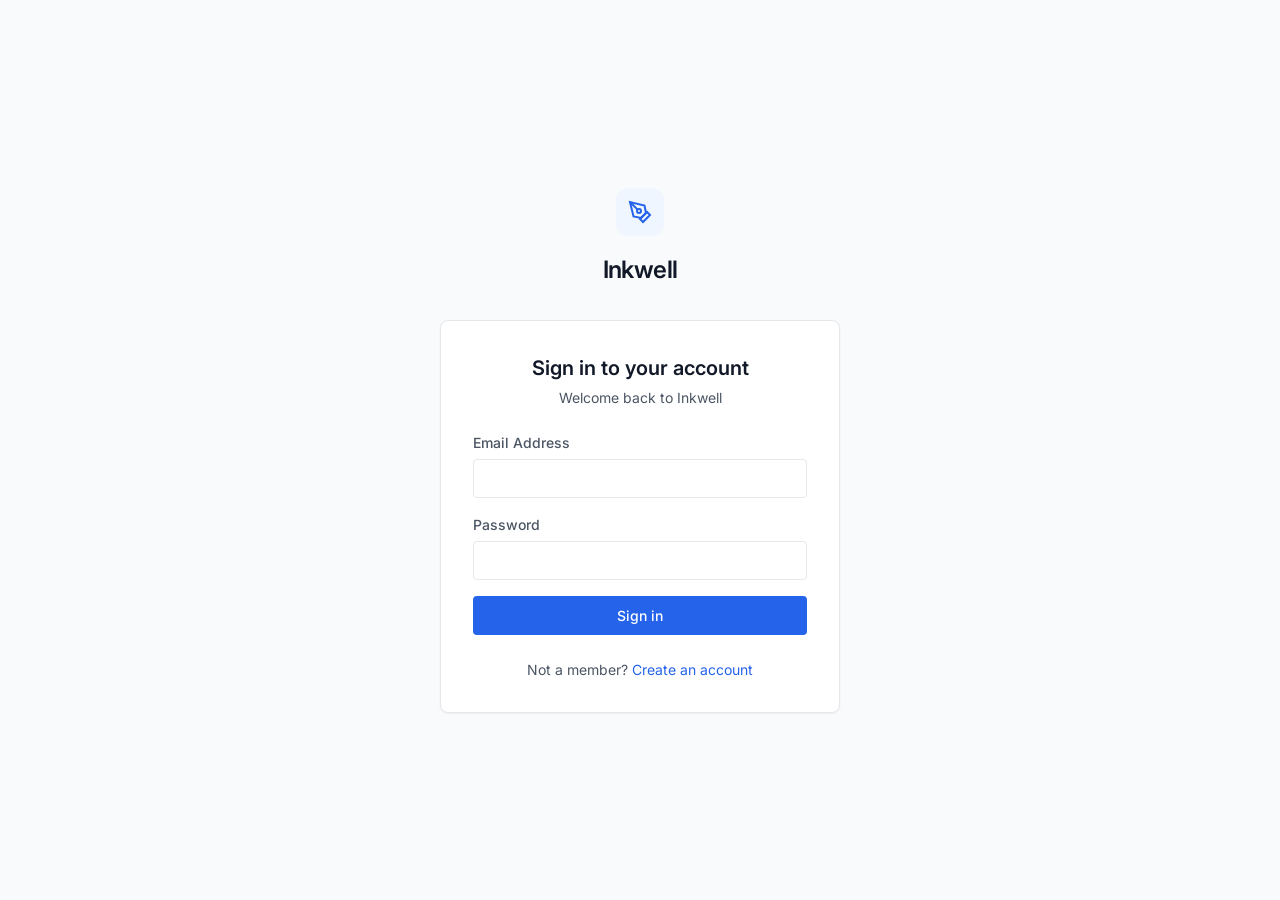
==== frontend/index.html @ 3d40b7d9 "Added Role based access control" ====
<!DOCTYPE html>
<html lang="en">

<head>
    <meta charset="UTF-8">
    <meta name="viewport" content="width=device-width, initial-scale=1.0">
    <title>Inkwell — Professional Mini Blog</title>
    <link href="https://fonts.googleapis.com/css2?family=Inter:wght@400;500;600;700&display=swap" rel="stylesheet">
    <link rel="stylesheet" href="styles.css">
</head>

<body>

    <!-- ============ TOAST NOTIFICATION ============ -->
    <div id="toast-container"></div>

    <!-- ============ AUTH SCREENS ============ -->
    <div id="auth-screen" class="screen active">
        <div class="auth-wrapper">
            <div class="auth-brand">
                <div class="brand-icon">
                    <svg width="24" height="24" viewBox="0 0 24 24" fill="none" stroke="currentColor" stroke-width="2">
                        <path d="M12 19l7-7 3 3-7 7-3-3z" />
                        <path d="M18 13l-1.5-7.5L2 2l3.5 14.5L13 18l5-5z" />
                        <path d="M2 2l7.586 7.586" />
                        <circle cx="11" cy="11" r="2" />
                    </svg>
                </div>
                <h1 class="brand-name">Inkwell</h1>
            </div>

            <!-- LOGIN FORM -->
            <div id="login-card" class="auth-card">
                <div class="auth-card-header">
                    <h2>Sign in to your account</h2>
                    <p>Welcome back to Inkwell</p>
                </div>
                <form id="login-form" autocomplete="off">
                    <div class="input-group">
                        <label for="login-email">Email Address</label>
                        <input type="email" id="login-email" required>
                    </div>
                    <div class="input-group">
                        <label for="login-password">Password</label>
                        <input type="password" id="login-password" required>
                    </div>
                    <button type="submit" id="login-btn" class="btn btn-primary btn-full">
                        <span class="btn-text">Sign in</span>
                        <span class="btn-loader"></span>
                    </button>
                </form>
                <div class="auth-switch">
                    Not a member? <a href="#" id="show-register">Create an account</a>
                </div>
            </div>

            <!-- REGISTER FORM -->
            <div id="register-card" class="auth-card hidden">
                <div class="auth-card-header">
                    <h2>Create your account</h2>
                    <p>Start publishing your stories</p>
                </div>
                <form id="register-form" autocomplete="off">
                    <div class="input-group">
                        <label for="register-email">Email Address</label>
                        <input type="email" id="register-email" required>
                    </div>
                    <div class="input-group">
                        <label for="register-password">Password</label>
                        <input type="password" id="register-password" required minlength="6">
                    </div>
                    <div class="input-group">
                        <label for="register-confirm">Confirm Password</label>
                        <input type="password" id="register-confirm" required minlength="6">
                    </div>
                    <button type="submit" id="register-btn" class="btn btn-primary btn-full">
                        <span class="btn-text">Create account</span>
                        <span class="btn-loader"></span>
                    </button>
                </form>
                <div class="auth-switch">
                    Already have an account? <a href="#" id="show-login">Sign in</a>
                </div>
            </div>
        </div>
    </div>

    <!-- ============ MAIN APP ============ -->
    <div id="app-screen" class="screen">

        <!-- TOP NAV -->
        <nav id="main-nav">
            <div class="nav-inner">
                <div class="nav-brand">
                    <svg width="20" height="20" viewBox="0 0 24 24" fill="none" stroke="currentColor" stroke-width="2">
                        <path d="M12 19l7-7 3 3-7 7-3-3z" />
                        <path d="M18 13l-1.5-7.5L2 2l3.5 14.5L13 18l5-5z" />
                        <path d="M2 2l7.586 7.586" />
                        <circle cx="11" cy="11" r="2" />
                    </svg>
                    Inkwell
                </div>
                <div class="nav-tabs">
                    <button class="nav-tab active" data-tab="feed" id="nav-feed-btn">All Posts</button>
                    <button class="nav-tab" data-tab="my-posts" id="nav-myposts-btn">My Posts</button>
                    <button class="nav-tab" data-tab="users" id="nav-users-btn">Community</button>
                    <button class="nav-tab hidden" data-tab="admin" id="nav-admin-btn">Admin Panel</button>
                </div>
                <div class="nav-actions">
                    <button id="new-post-btn" class="btn btn-primary">
                        New Post
                    </button>
                    <button id="delete-account-btn" class="btn btn-danger" style="background: transparent; color: var(--danger); border-color: var(--danger);" title="Delete My Account">
                        Delete Account
                    </button>
                    <button id="logout-btn" class="btn btn-secondary" title="Sign out">
                        Sign out
                    </button>
                </div>
            </div>
        </nav>

        <!-- CONTENT AREA -->
        <main id="content-area">

            <!-- FEED TAB -->
            <section id="feed-tab" class="tab-content active">
                <div class="section-header">
                    <h2 class="section-title">Latest Stories</h2>
                </div>
                <div id="feed-posts" class="posts-grid"></div>
                <div id="feed-empty" class="empty-state hidden">
                    <svg viewBox="0 0 24 24" fill="none" stroke="currentColor" stroke-width="2">
                        <path d="M4 19.5A2.5 2.5 0 0 1 6.5 17H20" />
                        <path d="M6.5 2H20v20H6.5A2.5 2.5 0 0 1 4 19.5v-15A2.5 2.5 0 0 1 6.5 2z" />
                    </svg>
                    <h3>No stories published yet</h3>
                    <p>Be the first to share something with the community.</p>
                </div>
            </section>

            <!-- MY POSTS TAB -->
            <section id="my-posts-tab" class="tab-content">
                <div class="section-header">
                    <h2 class="section-title">My Published Stories</h2>
                </div>
                <div id="my-posts-list" class="posts-grid"></div>
                <div id="my-posts-empty" class="empty-state hidden">
                    <svg viewBox="0 0 24 24" fill="none" stroke="currentColor" stroke-width="2">
                        <path d="M11 4H4a2 2 0 0 0-2 2v14a2 2 0 0 0 2 2h14a2 2 0 0 0 2-2v-7" />
                        <path d="M18.5 2.5a2.121 2.121 0 0 1 3 3L12 15l-4 1 1-4 9.5-9.5z" />
                    </svg>
                    <h3>You haven't written any stories</h3>
                    <p>Click "New Post" to get started.</p>
                </div>
            </section>

            <!-- USERS TAB -->
            <section id="users-tab" class="tab-content">
                <div class="section-header">
                    <h2 class="section-title">Community Members</h2>
                </div>
                <div id="users-list" class="users-grid"></div>
                <div id="users-empty" class="empty-state hidden">
                    <svg viewBox="0 0 24 24" fill="none" stroke="currentColor" stroke-width="2">
                        <path d="M17 21v-2a4 4 0 0 0-4-4H5a4 4 0 0 0-4 4v2" />
                        <circle cx="9" cy="7" r="4" />
                        <path d="M23 21v-2a4 4 0 0 0-3-3.87" />
                        <path d="M16 3.13a4 4 0 0 1 0 7.75" />
                    </svg>
                    <h3>No other members found</h3>
                    <p>Invite people to join Inkwell.</p>
                </div>
            </section>

            <!-- ADMIN TAB -->
            <section id="admin-tab" class="tab-content">
                <div class="section-header">
                    <h2 class="section-title">System Administration</h2>
                </div>
                
                <!-- Stat Cards -->
                <div class="admin-stats-grid">
                    <div class="stat-card">
                        <div class="stat-icon" style="background: var(--primary-light); color: var(--primary);">
                            <svg width="24" height="24" viewBox="0 0 24 24" fill="none" stroke="currentColor" stroke-width="2">
                                <path d="M17 21v-2a4 4 0 0 0-4-4H5a4 4 0 0 0-4 4v2" />
                                <circle cx="9" cy="7" r="4" />
                            </svg>
                        </div>
                        <div class="stat-info">
                            <span class="stat-label">Total Registered Users</span>
                            <span class="stat-value" id="admin-stat-users">0</span>
                        </div>
                    </div>
                    <div class="stat-card">
                        <div class="stat-icon" style="background: #ecfdf5; color: var(--success);">
                            <svg width="24" height="24" viewBox="0 0 24 24" fill="none" stroke="currentColor" stroke-width="2">
                                <path d="M14 2H6a2 2 0 0 0-2 2v16a2 2 0 0 0 2 2h12a2 2 0 0 0 2-2V8z" />
                                <polyline points="14 2 14 8 20 8" />
                                <line x1="16" y1="13" x2="8" y2="13" />
                                <line x1="16" y1="17" x2="8" y2="17" />
                                <polyline points="10 9 9 9 8 9" />
                            </svg>
                        </div>
                        <div class="stat-info">
                            <span class="stat-label">Total Stories Published</span>
                            <span class="stat-value" id="admin-stat-posts">0</span>
                        </div>
                    </div>
                </div>

                <!-- User Management Table -->
                <div class="admin-table-container">
                    <div class="table-header">
                        <h3>User Accounts</h3>
                    </div>
                    <div class="table-responsive">
                        <table class="admin-table">
                            <thead>
                                <tr>
                                    <th>ID</th>
                                    <th>Name</th>
                                    <th>Email</th>
                                    <th>Role</th>
                                    <th>Actions</th>
                                </tr>
                            </thead>
                            <tbody id="admin-users-table-body">
                                <!-- Dynamic rows populated via JS -->
                            </tbody>
                        </table>
                    </div>
                </div>
            </section>
        </main>
    </div>

    <!-- ============ MODALS ============ -->

    <!-- NEW/EDIT POST MODAL -->
    <div id="post-modal" class="modal-overlay hidden">
        <div class="modal">
            <div class="modal-header">
                <h2 id="post-modal-title">Create New Story</h2>
                <button class="modal-close" id="close-post-modal">&times;</button>
            </div>
            <form id="post-form">
                <div class="modal-body">
                    <div class="input-group">
                        <label for="post-title">Title</label>
                        <input type="text" id="post-title" required maxlength="100">
                        <span class="char-count"><span id="title-count">0</span>/100</span>
                    </div>
                    <div class="input-group">
                        <label for="post-content">Content</label>
                        <textarea id="post-content" required rows="8"></textarea>
                    </div>
                    <input type="hidden" id="edit-post-id">
                </div>
                <div class="modal-footer">
                    <button type="button" class="btn btn-secondary" id="cancel-post-btn">Cancel</button>
                    <button type="submit" id="submit-post-btn" class="btn btn-primary">
                        <span class="btn-text">Publish</span>
                        <span class="btn-loader"></span>
                    </button>
                </div>
            </form>
        </div>
    </div>

    <!-- DELETE CONFIRM MODAL -->
    <div id="delete-modal" class="modal-overlay hidden">
        <div class="modal modal-sm">
            <div class="modal-header">
                <h2>Delete Post</h2>
                <button class="modal-close" id="close-delete-modal">&times;</button>
            </div>
            <div class="modal-body">
                <p>Are you sure you want to delete this post? This action cannot be undone.</p>
            </div>
            <div class="modal-footer">
                <button class="btn btn-secondary" id="cancel-delete-btn">Cancel</button>
                <button class="btn btn-danger" id="confirm-delete-btn">
                    <span class="btn-text">Delete</span>
                    <span class="btn-loader"></span>
                </button>
            </div>
        </div>
    </div>

    <!-- VIEW POST MODAL -->
    <div id="view-post-modal" class="modal-overlay hidden">
        <div class="modal modal-lg">
            <div class="modal-header">
                <h2 id="view-post-title"></h2>
                <button class="modal-close" id="close-view-modal">&times;</button>
            </div>
            <div class="modal-body">
                <div class="view-post-meta">
                    <span id="view-post-author"></span>
                </div>
                <div class="view-post-body" id="view-post-body"></div>
            </div>
        </div>
    </div>

    <!-- USER POSTS MODAL -->
    <div id="user-posts-modal" class="modal-overlay hidden">
        <div class="modal modal-lg">
            <div class="modal-header">
                <h2 id="user-posts-modal-title"></h2>
                <button class="modal-close" id="close-user-posts-modal">&times;</button>
            </div>
            <div class="modal-body">
                <div id="user-posts-list-modal" class="posts-grid"></div>
                <div id="user-posts-modal-empty" class="empty-state hidden">
                    <h3>No posts yet</h3>
                    <p>This user hasn't published anything.</p>
                </div>
            </div>
        </div>
    </div>

    <!-- DELETE ACCOUNT CONFIRM MODAL -->
    <div id="delete-account-modal" class="modal-overlay hidden">
        <div class="modal modal-sm">
            <div class="modal-header">
                <h2>Delete Account</h2>
                <button class="modal-close" id="close-delete-account-modal">&times;</button>
            </div>
            <div class="modal-body">
                <p>Are you sure you want to delete your account? This action is permanent and cannot be undone.</p>
            </div>
            <div class="modal-footer">
                <button class="btn btn-secondary" id="cancel-delete-account-btn">Cancel</button>
                <button class="btn btn-danger" id="confirm-delete-account-btn">
                    <span class="btn-text">Delete Account</span>
                    <span class="btn-loader"></span>
                </button>
            </div>
        </div>
    </div>

    <!-- DELETE USER CONFIRM MODAL -->
    <div id="delete-user-modal" class="modal-overlay hidden">
        <div class="modal modal-sm">
            <div class="modal-header">
                <h2>Delete Community Member</h2>
                <button class="modal-close" id="close-delete-user-modal">&times;</button>
            </div>
            <div class="modal-body">
                <p>Are you sure you want to delete this user? All their stories will be permanently removed as well.</p>
            </div>
            <div class="modal-footer">
                <button class="btn btn-secondary" id="cancel-delete-user-btn">Cancel</button>
                <button class="btn btn-danger" id="confirm-delete-user-btn">
                    <span class="btn-text">Delete User</span>
                    <span class="btn-loader"></span>
                </button>
            </div>
        </div>
    </div>

    <script src="app.js"></script>
</body>

</html>
---- frontend/styles.css ----
/* Clean, Professional CSS Theme */

:root {
    /* Color Palette - Modern Professional */
    --bg-page: #f9fafb;
    /* Light gray background */
    --bg-surface: #ffffff;
    /* White cards/nav */

    --text-primary: #111827;
    --text-secondary: #4b5563;
    --text-tertiary: #9ca3af;

    --border-color: #e5e7eb;

    --primary: #2563eb;
    /* Professional Blue */
    --primary-hover: #1d4ed8;
    --primary-light: #eff6ff;

    --danger: #dc2626;
    --danger-hover: #b91c1c;
    --danger-light: #fef2f2;

    --success: #059669;

    /* Typography */
    --font-family: 'Inter', -apple-system, BlinkMacSystemFont, "Segoe UI", Roboto, Helvetica, Arial, sans-serif;

    /* Layout & Animation */
    --radius-sm: 4px;
    --radius-md: 8px;
    --radius-lg: 12px;
    --shadow-sm: 0 1px 2px 0 rgba(0, 0, 0, 0.05);
    --shadow-md: 0 4px 6px -1px rgba(0, 0, 0, 0.1), 0 2px 4px -1px rgba(0, 0, 0, 0.06);
    --shadow-lg: 0 10px 15px -3px rgba(0, 0, 0, 0.1), 0 4px 6px -2px rgba(0, 0, 0, 0.05);
    --transition: 0.2s ease-in-out;
}

* {
    margin: 0;
    padding: 0;
    box-sizing: border-box;
}

body {
    background-color: var(--bg-page);
    color: var(--text-primary);
    font-family: var(--font-family);
    line-height: 1.5;
    -webkit-font-smoothing: antialiased;
}

h1,
h2,
h3,
h4 {
    font-weight: 600;
    color: var(--text-primary);
}

a {
    color: var(--primary);
    text-decoration: none;
    transition: var(--transition);
}

a:hover {
    color: var(--primary-hover);
    text-decoration: underline;
}

.hidden {
    display: none !important;
}

/* ============ BUTTONS ============ */
.btn {
    display: inline-flex;
    align-items: center;
    justify-content: center;
    gap: 8px;
    padding: 8px 16px;
    border-radius: var(--radius-sm);
    font-weight: 500;
    font-size: 0.875rem;
    cursor: pointer;
    transition: var(--transition);
    border: 1px solid transparent;
    outline: none;
    font-family: inherit;
    position: relative;
}

.btn-full {
    width: 100%;
    padding: 10px 16px;
}

.btn-primary {
    background: var(--primary);
    color: #ffffff;
}

.btn-primary:hover {
    background: var(--primary-hover);
}

.btn-secondary {
    background: #ffffff;
    color: var(--text-secondary);
    border-color: var(--border-color);
}

.btn-secondary:hover {
    background: var(--bg-page);
    color: var(--text-primary);
}

.btn-danger {
    background: #ffffff;
    color: var(--danger);
    border-color: var(--danger);
}

.btn-danger:hover {
    background: var(--danger-light);
}

/* Loading state */
.btn-loader {
    display: none;
    width: 16px;
    height: 16px;
    border: 2px solid rgba(255, 255, 255, 0.3);
    border-radius: 50%;
    border-top-color: currentColor;
    animation: spin 1s linear infinite;
}

.btn.loading .btn-text,
.btn.loading svg {
    opacity: 0;
}

.btn.loading .btn-loader {
    display: block;
    position: absolute;
}

@keyframes spin {
    to {
        transform: rotate(360deg);
    }
}

/* ============ FORM ELEMENTS ============ */
.input-group {
    margin-bottom: 16px;
}

.input-group label {
    display: block;
    margin-bottom: 6px;
    font-size: 0.875rem;
    font-weight: 500;
    color: var(--text-secondary);
}

input[type="email"],
input[type="password"],
input[type="text"],
textarea {
    width: 100%;
    background: #ffffff;
    border: 1px solid var(--border-color);
    color: var(--text-primary);
    padding: 10px 12px;
    border-radius: var(--radius-sm);
    font-family: inherit;
    font-size: 0.875rem;
    transition: var(--transition);
}

input:focus,
textarea:focus {
    outline: none;
    border-color: var(--primary);
    box-shadow: 0 0 0 3px var(--primary-light);
}

input::placeholder,
textarea::placeholder {
    color: var(--text-tertiary);
}

/* ============ SCREENS ============ */
.screen {
    display: none;
    min-height: 100vh;
}

.screen.active {
    display: flex;
}

/* ============ AUTH SCREEN ============ */
#auth-screen {
    align-items: center;
    justify-content: center;
    padding: 24px;
}

.auth-wrapper {
    width: 100%;
    max-width: 400px;
}

.auth-brand {
    text-align: center;
    margin-bottom: 32px;
}

.brand-icon {
    display: inline-flex;
    align-items: center;
    justify-content: center;
    width: 48px;
    height: 48px;
    background: var(--primary-light);
    color: var(--primary);
    border-radius: var(--radius-lg);
    margin-bottom: 16px;
}

.brand-name {
    font-size: 1.5rem;
    letter-spacing: -0.025em;
}

.auth-card {
    background: var(--bg-surface);
    padding: 32px;
    border-radius: var(--radius-md);
    box-shadow: var(--shadow-sm);
    border: 1px solid var(--border-color);
}

.auth-card-header {
    margin-bottom: 24px;
    text-align: center;
}

.auth-card-header h2 {
    font-size: 1.25rem;
}

.auth-card-header p {
    color: var(--text-secondary);
    font-size: 0.875rem;
    margin-top: 4px;
}

.auth-switch {
    margin-top: 24px;
    text-align: center;
    font-size: 0.875rem;
    color: var(--text-secondary);
}

/* ============ APP SCREEN & NAV ============ */
#app-screen {
    flex-direction: column;
}

#main-nav {
    background: var(--bg-surface);
    border-bottom: 1px solid var(--border-color);
    position: sticky;
    top: 0;
    z-index: 100;
}

.nav-inner {
    max-width: 1024px;
    margin: 0 auto;
    padding: 0 24px;
    height: 64px;
    display: flex;
    align-items: center;
    justify-content: space-between;
}

.nav-brand {
    display: flex;
    align-items: center;
    gap: 8px;
    font-weight: 600;
    font-size: 1.125rem;
    color: var(--text-primary);
}

.nav-tabs {
    display: flex;
    gap: 8px;
}

.nav-tab {
    background: transparent;
    border: none;
    color: var(--text-secondary);
    padding: 6px 12px;
    border-radius: var(--radius-sm);
    font-weight: 500;
    font-size: 0.875rem;
    cursor: pointer;
    transition: var(--transition);
}

.nav-tab:hover {
    color: var(--text-primary);
    background: var(--bg-page);
}

.nav-tab.active {
    color: var(--primary);
    background: var(--primary-light);
}

.nav-actions {
    display: flex;
    align-items: center;
    gap: 12px;
}

/* ============ CONTENT AREA ============ */
#content-area {
    max-width: 1024px;
    margin: 0 auto;
    padding: 40px 24px;
    width: 100%;
    flex: 1;
}

.tab-content {
    display: none;
}

.tab-content.active {
    display: block;
}

.section-header {
    display: flex;
    justify-content: space-between;
    align-items: center;
    margin-bottom: 32px;
    padding-bottom: 16px;
    border-bottom: 1px solid var(--border-color);
}

.section-title {
    font-size: 1.5rem;
    letter-spacing: -0.025em;
}

/* ============ POSTS LIST ============ */
.posts-grid {
    display: flex;
    flex-direction: column;
    gap: 16px;
}

.post-card {
    background: var(--bg-surface);
    border: 1px solid var(--border-color);
    border-radius: var(--radius-md);
    padding: 24px;
    transition: var(--transition);
    cursor: pointer;
}

.post-card:hover {
    border-color: var(--primary);
    box-shadow: var(--shadow-sm);
}

.post-title {
    font-size: 1.25rem;
    margin-bottom: 8px;
    color: var(--text-primary);
}

.post-preview {
    color: var(--text-secondary);
    font-size: 0.95rem;
    margin-bottom: 16px;
    display: -webkit-box;
    -webkit-line-clamp: 3;
    -webkit-box-orient: vertical;
    overflow: hidden;
}

.post-meta {
    display: flex;
    justify-content: space-between;
    align-items: center;
}

.post-author {
    font-size: 0.875rem;
    color: var(--text-secondary);
    display: flex;
    align-items: center;
    gap: 8px;
}

.author-avatar {
    width: 24px;
    height: 24px;
    border-radius: 50%;
    background: var(--bg-page);
    border: 1px solid var(--border-color);
    color: var(--text-secondary);
    display: flex;
    align-items: center;
    justify-content: center;
    font-size: 0.75rem;
    font-weight: 500;
}

.post-actions {
    display: flex;
    gap: 8px;
}

.action-btn {
    background: transparent;
    border: 1px solid var(--border-color);
    color: var(--text-secondary);
    cursor: pointer;
    padding: 4px 8px;
    border-radius: var(--radius-sm);
    font-size: 0.75rem;
    font-weight: 500;
    transition: var(--transition);
}

.action-btn:hover {
    background: var(--bg-page);
    color: var(--text-primary);
}

/* ============ USERS LIST ============ */
.users-grid {
    display: grid;
    grid-template-columns: repeat(auto-fill, minmax(300px, 1fr));
    gap: 16px;
}

.user-card {
    background: var(--bg-surface);
    border: 1px solid var(--border-color);
    border-radius: var(--radius-md);
    padding: 20px;
    display: flex;
    align-items: center;
    gap: 16px;
    cursor: pointer;
    transition: var(--transition);
}

.user-card:hover {
    border-color: var(--primary);
    background: var(--primary-light);
}

.user-avatar-lg {
    width: 48px;
    height: 48px;
    border-radius: 50%;
    background: var(--primary);
    color: #ffffff;
    display: flex;
    align-items: center;
    justify-content: center;
    font-size: 1.25rem;
    font-weight: 500;
}

.user-info h3 {
    font-size: 1rem;
}

.user-info p {
    font-size: 0.875rem;
    color: var(--text-secondary);
}

/* ============ EMPTY STATES ============ */
.empty-state {
    text-align: center;
    padding: 48px 24px;
    background: var(--bg-surface);
    border: 1px dashed var(--border-color);
    border-radius: var(--radius-md);
}

.empty-state svg {
    color: var(--text-tertiary);
    margin-bottom: 16px;
    width: 48px;
    height: 48px;
}

.empty-state h3 {
    font-size: 1.125rem;
    margin-bottom: 4px;
}

.empty-state p {
    color: var(--text-secondary);
    font-size: 0.875rem;
}

/* ============ MODALS ============ */
.modal-overlay {
    position: fixed;
    top: 0;
    left: 0;
    width: 100%;
    height: 100%;
    background: rgba(17, 24, 39, 0.4);
    display: flex;
    align-items: center;
    justify-content: center;
    z-index: 1000;
    padding: 24px;
    opacity: 0;
    visibility: hidden;
    transition: var(--transition);
}

.modal-overlay:not(.hidden) {
    opacity: 1;
    visibility: visible;
}

.modal {
    background: var(--bg-surface);
    width: 100%;
    max-width: 560px;
    border-radius: var(--radius-md);
    box-shadow: var(--shadow-lg);
    display: flex;
    flex-direction: column;
    max-height: 90vh;
}

.modal-sm {
    max-width: 400px;
}

.modal-lg {
    max-width: 800px;
}

.modal-header {
    display: flex;
    justify-content: space-between;
    align-items: center;
    padding: 20px 24px;
    border-bottom: 1px solid var(--border-color);
}

.modal-header h2 {
    font-size: 1.25rem;
}

.modal-close {
    background: transparent;
    border: none;
    color: var(--text-tertiary);
    cursor: pointer;
    padding: 4px;
}

.modal-close:hover {
    color: var(--text-primary);
}

.modal-body {
    padding: 24px;
    overflow-y: auto;
}

.modal-footer {
    padding: 16px 24px;
    border-top: 1px solid var(--border-color);
    display: flex;
    justify-content: flex-end;
    gap: 12px;
}

.char-count {
    display: block;
    text-align: right;
    font-size: 0.75rem;
    color: var(--text-tertiary);
    margin-top: 4px;
}

/* View Post specific */
.view-post-meta {
    margin-bottom: 24px;
    color: var(--text-secondary);
    font-size: 0.875rem;
}

.view-post-body {
    font-size: 1rem;
    line-height: 1.7;
    white-space: pre-wrap;
    color: var(--text-primary);
}

/* ============ TOASTS ============ */
#toast-container {
    position: fixed;
    bottom: 24px;
    right: 24px;
    z-index: 9999;
    display: flex;
    flex-direction: column;
    gap: 8px;
}

.toast {
    background: var(--bg-surface);
    border: 1px solid var(--border-color);
    color: var(--text-primary);
    padding: 12px 16px;
    border-radius: var(--radius-sm);
    box-shadow: var(--shadow-md);
    display: flex;
    align-items: center;
    gap: 12px;
    font-size: 0.875rem;
    font-weight: 500;
    transform: translateY(100%);
    opacity: 0;
    transition: 0.3s ease;
}

.toast.show {
    transform: translateY(0);
    opacity: 1;
}

.toast.error {
    border-left: 4px solid var(--danger);
}

.toast.success {
    border-left: 4px solid var(--success);
}

/* ============ ADMIN PANEL ============ */
.admin-stats-grid {
    display: grid;
    grid-template-columns: repeat(auto-fit, minmax(240px, 1fr));
    gap: 20px;
    margin-bottom: 32px;
}

.stat-card {
    background: var(--bg-surface);
    border: 1px solid var(--border-color);
    border-radius: var(--radius-md);
    padding: 24px;
    display: flex;
    align-items: center;
    gap: 20px;
    box-shadow: var(--shadow-sm);
    transition: var(--transition);
}

.stat-card:hover {
    transform: translateY(-2px);
    box-shadow: var(--shadow-md);
}

.stat-icon {
    display: flex;
    align-items: center;
    justify-content: center;
    width: 48px;
    height: 48px;
    border-radius: var(--radius-md);
}

.stat-info {
    display: flex;
    flex-direction: column;
}

.stat-label {
    font-size: 0.875rem;
    color: var(--text-secondary);
    font-weight: 500;
}

.stat-value {
    font-size: 1.75rem;
    font-weight: 700;
    color: var(--text-primary);
    line-height: 1.2;
    margin-top: 4px;
}

.admin-table-container {
    background: var(--bg-surface);
    border: 1px solid var(--border-color);
    border-radius: var(--radius-md);
    box-shadow: var(--shadow-sm);
    overflow: hidden;
}

.table-header {
    padding: 20px 24px;
    border-bottom: 1px solid var(--border-color);
}

.table-header h3 {
    font-size: 1.125rem;
}

.table-responsive {
    overflow-x: auto;
}

.admin-table {
    width: 100%;
    border-collapse: collapse;
    text-align: left;
    font-size: 0.875rem;
}

.admin-table th,
.admin-table td {
    padding: 16px 24px;
    border-bottom: 1px solid var(--border-color);
}

.admin-table th {
    background: var(--bg-page);
    font-weight: 600;
    color: var(--text-secondary);
    text-transform: uppercase;
    font-size: 0.75rem;
    letter-spacing: 0.05em;
}

.admin-table tr:last-child td {
    border-bottom: none;
}

.admin-table tr:hover td {
    background: #fdfdfd;
}

.badge {
    display: inline-flex;
    align-items: center;
    padding: 2px 8px;
    border-radius: 9999px;
    font-size: 0.75rem;
    font-weight: 600;
}

.badge-admin {
    background: var(--primary-light);
    color: var(--primary);
}

.badge-user {
    background: var(--bg-page);
    color: var(--text-secondary);
    border: 1px solid var(--border-color);
}

/* ============ RESPONSIVE DESIGN (Mobile & Tablet) ============ */
@media (max-width: 768px) {
    /* Navigation Adjustments */
    .nav-inner {
        height: auto;
        padding: 16px;
        flex-wrap: wrap;
        gap: 16px;
    }
    
    .nav-brand {
        width: 100%;
        justify-content: center;
        margin-bottom: 8px;
    }
    
    .nav-tabs {
        width: 100%;
        justify-content: center;
        overflow-x: auto;
        padding-bottom: 4px;
        /* Hide scrollbar for clean look */
        -ms-overflow-style: none;  
        scrollbar-width: none;  
    }
    .nav-tabs::-webkit-scrollbar { 
        display: none; 
    }
    
    .nav-actions {
        width: 100%;
        justify-content: space-between;
        margin-top: 8px;
        border-top: 1px solid var(--border-color);
        padding-top: 16px;
    }
    
    /* Content Adjustments */
    #content-area {
        padding: 24px 16px;
    }
    
    .section-header {
        flex-direction: column;
        align-items: flex-start;
        gap: 12px;
    }
    
    /* Modals */
    .modal {
        max-height: 100vh;
        border-radius: var(--radius-md) var(--radius-md) 0 0;
        margin-top: auto;
    }
    
    .modal-overlay {
        align-items: flex-end;
        padding: 0;
    }
    
    /* Auth Screen */
    .auth-card {
        padding: 24px;
    }
    
    /* Post Cards */
    .post-card {
        padding: 16px;
    }
    
    .post-meta {
        flex-direction: column;
        align-items: flex-start;
        gap: 12px;
    }
    
    .post-actions {
        width: 100%;
        justify-content: flex-end;
    }
}
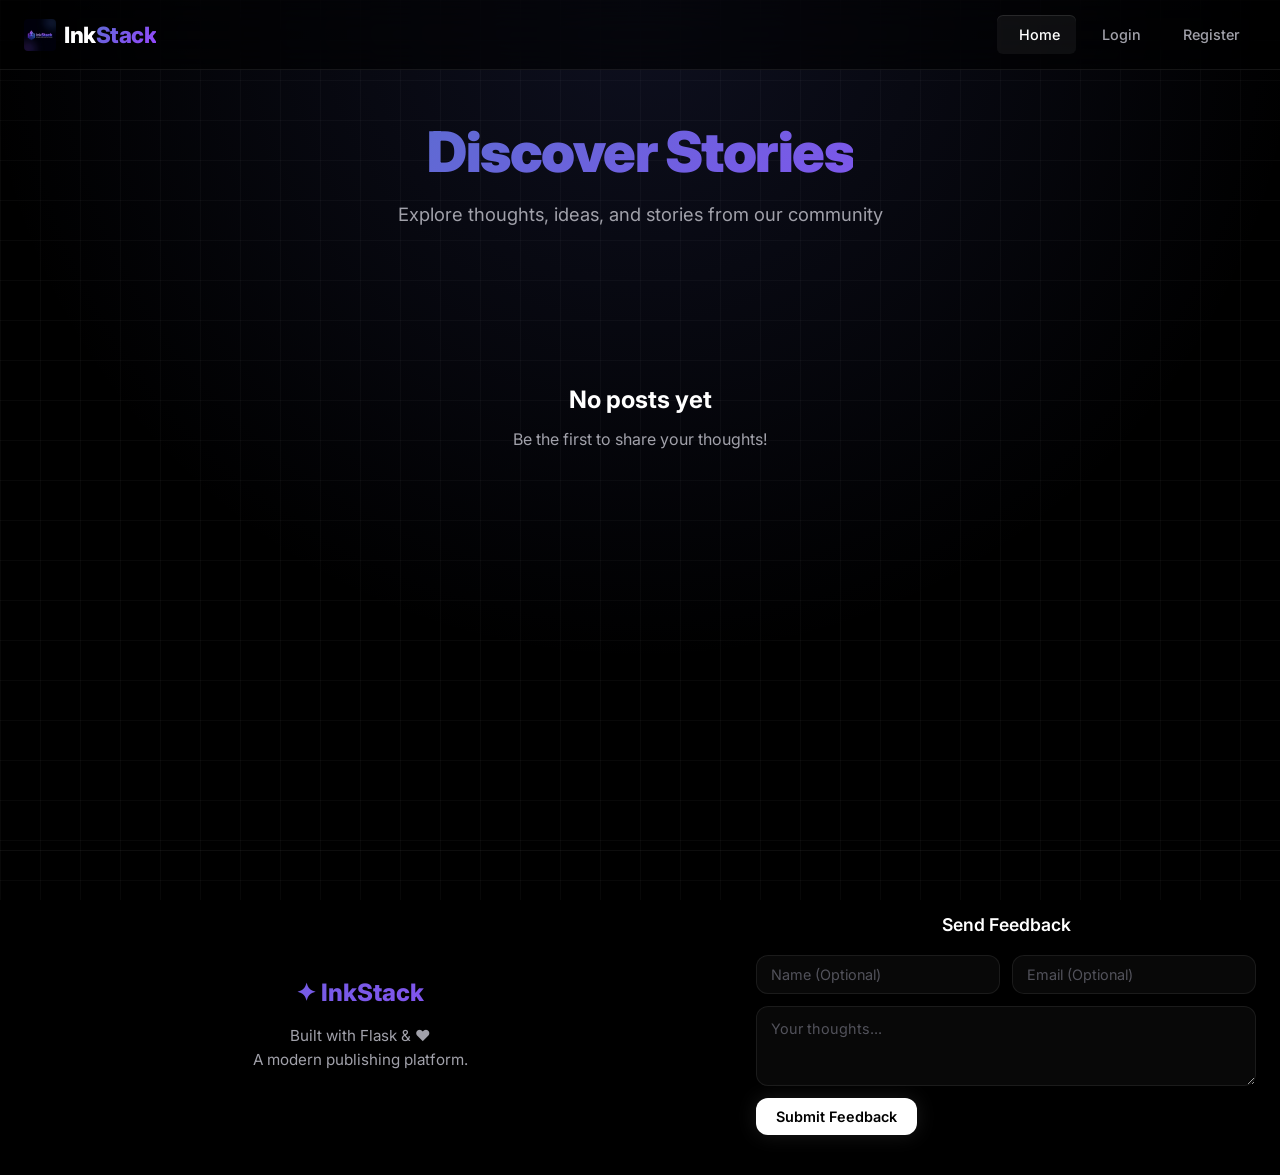
==== commit 45088993: "Added the frontend and API Security" ====
--- a/frontend/index.html
+++ b/frontend/index.html
@@ -1,368 +1,449 @@
 <!DOCTYPE html>
 <html lang="en">
-
 <head>
     <meta charset="UTF-8">
     <meta name="viewport" content="width=device-width, initial-scale=1.0">
-    <title>Inkwell — Professional Mini Blog</title>
-    <link href="https://fonts.googleapis.com/css2?family=Inter:wght@400;500;600;700&display=swap" rel="stylesheet">
-    <link rel="stylesheet" href="styles.css">
+    <meta name="description" content="InkStack — A modern publishing platform. Create, share, and discover stories.">
+    <title>InkStack — Modern Publishing Platform</title>
+    <link rel="preconnect" href="https://fonts.googleapis.com">
+    <link rel="preconnect" href="https://fonts.gstatic.com" crossorigin>
+    <link href="https://fonts.googleapis.com/css2?family=Inter:wght@300;400;500;600;700;800;900&display=swap" rel="stylesheet">
+    <link rel="stylesheet" href="css/style.css">
 </head>
-
 <body>
-
-    <!-- ============ TOAST NOTIFICATION ============ -->
-    <div id="toast-container"></div>
-
-    <!-- ============ AUTH SCREENS ============ -->
-    <div id="auth-screen" class="screen active">
-        <div class="auth-wrapper">
-            <div class="auth-brand">
-                <div class="brand-icon">
-                    <svg width="24" height="24" viewBox="0 0 24 24" fill="none" stroke="currentColor" stroke-width="2">
-                        <path d="M12 19l7-7 3 3-7 7-3-3z" />
-                        <path d="M18 13l-1.5-7.5L2 2l3.5 14.5L13 18l5-5z" />
-                        <path d="M2 2l7.586 7.586" />
-                        <circle cx="11" cy="11" r="2" />
-                    </svg>
-                </div>
-                <h1 class="brand-name">Inkwell</h1>
-            </div>
-
-            <!-- LOGIN FORM -->
-            <div id="login-card" class="auth-card">
-                <div class="auth-card-header">
-                    <h2>Sign in to your account</h2>
-                    <p>Welcome back to Inkwell</p>
-                </div>
-                <form id="login-form" autocomplete="off">
-                    <div class="input-group">
-                        <label for="login-email">Email Address</label>
-                        <input type="email" id="login-email" required>
-                    </div>
-                    <div class="input-group">
-                        <label for="login-password">Password</label>
-                        <input type="password" id="login-password" required>
-                    </div>
-                    <button type="submit" id="login-btn" class="btn btn-primary btn-full">
-                        <span class="btn-text">Sign in</span>
-                        <span class="btn-loader"></span>
+    <!-- ========== NAVIGATION ========== -->
+    <nav class="navbar" id="navbar">
+        <div class="nav-container">
+            <a href="#home" class="nav-logo">
+                <img src="img/logo.png" alt="InkStack Logo" class="nav-logo-img">
+                <span class="logo-text">Ink<span class="logo-accent">Stack</span></span>
+            </a>
+            <div class="nav-links" id="navLinks">
+                <a href="#home" class="nav-link active" data-page="home">
+                    <span class="nav-icon"></span> Home
+                </a>
+                <a href="#create-post" class="nav-link auth-only" data-page="create-post">
+                    <span class="nav-icon"></span> Write
+                </a>
+                <a href="#my-posts" class="nav-link auth-only" data-page="my-posts">
+                    <span class="nav-icon"></span> My Posts
+                </a>
+                <a href="#admin" class="nav-link admin-only" data-page="admin">
+                    <span class="nav-icon"></span> Admin
+                </a>
+                <a href="#profile" class="nav-link auth-only" data-page="profile">
+                    <span class="nav-icon"></span> Profile
+                </a>
+                <a href="#login" class="nav-link guest-only" data-page="login">
+                    <span class="nav-icon"></span> Login
+                </a>
+                <a href="#register" class="nav-link guest-only" data-page="register">
+                    <span class="nav-icon"></span> Register
+                </a>
+                <button class="nav-btn-logout auth-only" id="logoutBtn">
+                    Logout
+                </button>
+            </div>
+            <button class="hamburger" id="hamburger" aria-label="Toggle navigation">
+                <span></span><span></span><span></span>
+            </button>
+        </div>
+    </nav>
+
+    <!-- ========== MAIN CONTENT ========== -->
+    <main class="main-content">
+        <!-- Toast notifications container -->
+        <div class="toast-container" id="toastContainer"></div>
+
+        <!-- ===== HOME PAGE ===== -->
+        <section class="page" id="page-home">
+            <div class="page-header">
+                <h1 class="page-title">
+                    <span class="title-gradient">Discover Stories</span>
+                </h1>
+                <p class="page-subtitle">Explore thoughts, ideas, and stories from our community</p>
+            </div>
+            <div class="posts-grid" id="postsGrid">
+                <!-- Posts rendered here by JS -->
+            </div>
+            <div class="empty-state" id="emptyPosts" style="display:none;">
+                <div class="empty-icon"></div>
+                <h3>No posts yet</h3>
+                <p>Be the first to share your thoughts!</p>
+                <a href="#create-post" class="btn btn-primary auth-only">Write a Post</a>
+            </div>
+        </section>
+
+        <!-- ===== LOGIN PAGE ===== -->
+        <section class="page" id="page-login" style="display:none;">
+            <div class="auth-container">
+                <div class="auth-card glass-card">
+                    <div class="auth-header">
+                        <h1 class="auth-title">Welcome Back</h1>
+                        <p class="auth-subtitle">Sign in to continue your journey</p>
+                    </div>
+                    <form id="loginForm" class="auth-form">
+                        <div class="form-group">
+                            <label for="loginEmail" class="form-label">Email</label>
+                            <div class="input-wrapper">
+                                <span class="input-icon"></span>
+                                <input type="email" id="loginEmail" class="form-input" placeholder="you@example.com" required>
+                            </div>
+                        </div>
+                        <div class="form-group">
+                            <label for="loginPassword" class="form-label">Password</label>
+                            <div class="input-wrapper">
+                                <span class="input-icon"></span>
+                                <input type="password" id="loginPassword" class="form-input" placeholder="••••••••" required>
+                            </div>
+                        </div>
+                        <button type="submit" class="btn btn-primary btn-full" id="loginSubmitBtn">
+                            <span class="btn-text">Sign In</span>
+                            <span class="btn-loader" style="display:none;"></span>
+                        </button>
+                    </form>
+                    <div class="auth-divider">
+                        <span>or</span>
+                    </div>
+                    <button class="btn btn-google btn-full" id="googleLoginBtn">
+                        <svg class="google-icon" viewBox="0 0 24 24" width="20" height="20">
+                            <path d="M22.56 12.25c0-.78-.07-1.53-.2-2.25H12v4.26h5.92a5.06 5.06 0 0 1-2.2 3.32v2.77h3.57c2.08-1.92 3.28-4.74 3.28-8.1z" fill="#4285F4"/>
+                            <path d="M12 23c2.97 0 5.46-.98 7.28-2.66l-3.57-2.77c-.98.66-2.23 1.06-3.71 1.06-2.86 0-5.29-1.93-6.16-4.53H2.18v2.84C3.99 20.53 7.7 23 12 23z" fill="#34A853"/>
+                            <path d="M5.84 14.09c-.22-.66-.35-1.36-.35-2.09s.13-1.43.35-2.09V7.07H2.18C1.43 8.55 1 10.22 1 12s.43 3.45 1.18 4.93l2.85-2.22.81-.62z" fill="#FBBC05"/>
+                            <path d="M12 5.38c1.62 0 3.06.56 4.21 1.64l3.15-3.15C17.45 2.09 14.97 1 12 1 7.7 1 3.99 3.47 2.18 7.07l3.66 2.84c.87-2.6 3.3-4.53 6.16-4.53z" fill="#EA4335"/>
+                        </svg>
+                        Continue with Google
                     </button>
-                </form>
-                <div class="auth-switch">
-                    Not a member? <a href="#" id="show-register">Create an account</a>
-                </div>
-            </div>
-
-            <!-- REGISTER FORM -->
-            <div id="register-card" class="auth-card hidden">
-                <div class="auth-card-header">
-                    <h2>Create your account</h2>
-                    <p>Start publishing your stories</p>
-                </div>
-                <form id="register-form" autocomplete="off">
-                    <div class="input-group">
-                        <label for="register-email">Email Address</label>
-                        <input type="email" id="register-email" required>
-                    </div>
-                    <div class="input-group">
-                        <label for="register-password">Password</label>
-                        <input type="password" id="register-password" required minlength="6">
-                    </div>
-                    <div class="input-group">
-                        <label for="register-confirm">Confirm Password</label>
-                        <input type="password" id="register-confirm" required minlength="6">
-                    </div>
-                    <button type="submit" id="register-btn" class="btn btn-primary btn-full">
-                        <span class="btn-text">Create account</span>
-                        <span class="btn-loader"></span>
-                    </button>
-                </form>
-                <div class="auth-switch">
-                    Already have an account? <a href="#" id="show-login">Sign in</a>
-                </div>
-            </div>
-        </div>
-    </div>
-
-    <!-- ============ MAIN APP ============ -->
-    <div id="app-screen" class="screen">
-
-        <!-- TOP NAV -->
-        <nav id="main-nav">
-            <div class="nav-inner">
-                <div class="nav-brand">
-                    <svg width="20" height="20" viewBox="0 0 24 24" fill="none" stroke="currentColor" stroke-width="2">
-                        <path d="M12 19l7-7 3 3-7 7-3-3z" />
-                        <path d="M18 13l-1.5-7.5L2 2l3.5 14.5L13 18l5-5z" />
-                        <path d="M2 2l7.586 7.586" />
-                        <circle cx="11" cy="11" r="2" />
-                    </svg>
-                    Inkwell
-                </div>
-                <div class="nav-tabs">
-                    <button class="nav-tab active" data-tab="feed" id="nav-feed-btn">All Posts</button>
-                    <button class="nav-tab" data-tab="my-posts" id="nav-myposts-btn">My Posts</button>
-                    <button class="nav-tab" data-tab="users" id="nav-users-btn">Community</button>
-                    <button class="nav-tab hidden" data-tab="admin" id="nav-admin-btn">Admin Panel</button>
-                </div>
-                <div class="nav-actions">
-                    <button id="new-post-btn" class="btn btn-primary">
-                        New Post
-                    </button>
-                    <button id="delete-account-btn" class="btn btn-danger" style="background: transparent; color: var(--danger); border-color: var(--danger);" title="Delete My Account">
-                        Delete Account
-                    </button>
-                    <button id="logout-btn" class="btn btn-secondary" title="Sign out">
-                        Sign out
-                    </button>
-                </div>
-            </div>
-        </nav>
-
-        <!-- CONTENT AREA -->
-        <main id="content-area">
-
-            <!-- FEED TAB -->
-            <section id="feed-tab" class="tab-content active">
-                <div class="section-header">
-                    <h2 class="section-title">Latest Stories</h2>
-                </div>
-                <div id="feed-posts" class="posts-grid"></div>
-                <div id="feed-empty" class="empty-state hidden">
-                    <svg viewBox="0 0 24 24" fill="none" stroke="currentColor" stroke-width="2">
-                        <path d="M4 19.5A2.5 2.5 0 0 1 6.5 17H20" />
-                        <path d="M6.5 2H20v20H6.5A2.5 2.5 0 0 1 4 19.5v-15A2.5 2.5 0 0 1 6.5 2z" />
-                    </svg>
-                    <h3>No stories published yet</h3>
-                    <p>Be the first to share something with the community.</p>
-                </div>
-            </section>
-
-            <!-- MY POSTS TAB -->
-            <section id="my-posts-tab" class="tab-content">
-                <div class="section-header">
-                    <h2 class="section-title">My Published Stories</h2>
-                </div>
-                <div id="my-posts-list" class="posts-grid"></div>
-                <div id="my-posts-empty" class="empty-state hidden">
-                    <svg viewBox="0 0 24 24" fill="none" stroke="currentColor" stroke-width="2">
-                        <path d="M11 4H4a2 2 0 0 0-2 2v14a2 2 0 0 0 2 2h14a2 2 0 0 0 2-2v-7" />
-                        <path d="M18.5 2.5a2.121 2.121 0 0 1 3 3L12 15l-4 1 1-4 9.5-9.5z" />
-                    </svg>
-                    <h3>You haven't written any stories</h3>
-                    <p>Click "New Post" to get started.</p>
-                </div>
-            </section>
-
-            <!-- USERS TAB -->
-            <section id="users-tab" class="tab-content">
-                <div class="section-header">
-                    <h2 class="section-title">Community Members</h2>
-                </div>
-                <div id="users-list" class="users-grid"></div>
-                <div id="users-empty" class="empty-state hidden">
-                    <svg viewBox="0 0 24 24" fill="none" stroke="currentColor" stroke-width="2">
-                        <path d="M17 21v-2a4 4 0 0 0-4-4H5a4 4 0 0 0-4 4v2" />
-                        <circle cx="9" cy="7" r="4" />
-                        <path d="M23 21v-2a4 4 0 0 0-3-3.87" />
-                        <path d="M16 3.13a4 4 0 0 1 0 7.75" />
-                    </svg>
-                    <h3>No other members found</h3>
-                    <p>Invite people to join Inkwell.</p>
-                </div>
-            </section>
-
-            <!-- ADMIN TAB -->
-            <section id="admin-tab" class="tab-content">
-                <div class="section-header">
-                    <h2 class="section-title">System Administration</h2>
-                </div>
-                
-                <!-- Stat Cards -->
-                <div class="admin-stats-grid">
-                    <div class="stat-card">
-                        <div class="stat-icon" style="background: var(--primary-light); color: var(--primary);">
-                            <svg width="24" height="24" viewBox="0 0 24 24" fill="none" stroke="currentColor" stroke-width="2">
-                                <path d="M17 21v-2a4 4 0 0 0-4-4H5a4 4 0 0 0-4 4v2" />
-                                <circle cx="9" cy="7" r="4" />
-                            </svg>
-                        </div>
-                        <div class="stat-info">
-                            <span class="stat-label">Total Registered Users</span>
-                            <span class="stat-value" id="admin-stat-users">0</span>
-                        </div>
-                    </div>
-                    <div class="stat-card">
-                        <div class="stat-icon" style="background: #ecfdf5; color: var(--success);">
-                            <svg width="24" height="24" viewBox="0 0 24 24" fill="none" stroke="currentColor" stroke-width="2">
-                                <path d="M14 2H6a2 2 0 0 0-2 2v16a2 2 0 0 0 2 2h12a2 2 0 0 0 2-2V8z" />
-                                <polyline points="14 2 14 8 20 8" />
-                                <line x1="16" y1="13" x2="8" y2="13" />
-                                <line x1="16" y1="17" x2="8" y2="17" />
-                                <polyline points="10 9 9 9 8 9" />
-                            </svg>
-                        </div>
-                        <div class="stat-info">
-                            <span class="stat-label">Total Stories Published</span>
-                            <span class="stat-value" id="admin-stat-posts">0</span>
-                        </div>
-                    </div>
-                </div>
-
-                <!-- User Management Table -->
-                <div class="admin-table-container">
-                    <div class="table-header">
-                        <h3>User Accounts</h3>
-                    </div>
-                    <div class="table-responsive">
-                        <table class="admin-table">
+                    <div class="auth-footer">
+                        <a href="#forgot-password" class="auth-link">Forgot password?</a>
+                        <span class="auth-separator">•</span>
+                        <a href="#register" class="auth-link">Create account</a>
+                    </div>
+                </div>
+            </div>
+        </section>
+
+        <!-- ===== REGISTER PAGE ===== -->
+        <section class="page" id="page-register" style="display:none;">
+            <div class="auth-container">
+                <div class="auth-card glass-card">
+                    <div class="auth-header">
+                        <h1 class="auth-title">Create Account</h1>
+                        <p class="auth-subtitle">Join the community and start writing</p>
+                    </div>
+                    <form id="registerForm" class="auth-form">
+                        <div class="form-group">
+                            <label for="registerEmail" class="form-label">Email</label>
+                            <div class="input-wrapper">
+                                <span class="input-icon"></span>
+                                <input type="email" id="registerEmail" class="form-input" placeholder="you@example.com" required>
+                            </div>
+                        </div>
+                        <div class="form-group">
+                            <label for="registerPassword" class="form-label">Password</label>
+                            <div class="input-wrapper">
+                                <span class="input-icon"></span>
+                                <input type="password" id="registerPassword" class="form-input" placeholder="Min 6 characters" required minlength="6">
+                            </div>
+                        </div>
+                        <div class="form-group">
+                            <label for="registerConfirm" class="form-label">Confirm Password</label>
+                            <div class="input-wrapper">
+                                <span class="input-icon"></span>
+                                <input type="password" id="registerConfirm" class="form-input" placeholder="Repeat password" required minlength="6">
+                            </div>
+                        </div>
+                        <button type="submit" class="btn btn-primary btn-full" id="registerSubmitBtn">
+                            <span class="btn-text">Create Account</span>
+                            <span class="btn-loader" style="display:none;"></span>
+                        </button>
+                    </form>
+                    <div class="auth-footer">
+                        <span>Already have an account?</span>
+                        <a href="#login" class="auth-link">Sign In</a>
+                    </div>
+                </div>
+            </div>
+        </section>
+
+        <!-- ===== FORGOT PASSWORD ===== -->
+        <section class="page" id="page-forgot-password" style="display:none;">
+            <div class="auth-container">
+                <div class="auth-card glass-card">
+                    <div class="auth-header">
+                        <h1 class="auth-title">Reset Password</h1>
+                        <p class="auth-subtitle">Enter your email and we'll send you a reset link</p>
+                    </div>
+                    <form id="forgotForm" class="auth-form">
+                        <div class="form-group">
+                            <label for="forgotEmail" class="form-label">Email</label>
+                            <div class="input-wrapper">
+                                <span class="input-icon"></span>
+                                <input type="email" id="forgotEmail" class="form-input" placeholder="you@example.com" required>
+                            </div>
+                        </div>
+                        <button type="submit" class="btn btn-primary btn-full" id="forgotSubmitBtn">
+                            <span class="btn-text">Send Reset Link</span>
+                            <span class="btn-loader" style="display:none;"></span>
+                        </button>
+                    </form>
+                    <div class="auth-footer">
+                        <a href="#login" class="auth-link">← Back to Login</a>
+                    </div>
+                </div>
+            </div>
+        </section>
+
+        <!-- ===== RESET PASSWORD ===== -->
+        <section class="page" id="page-reset-password" style="display:none;">
+            <div class="auth-container">
+                <div class="auth-card glass-card">
+                    <div class="auth-header">
+                        <h1 class="auth-title">New Password</h1>
+                        <p class="auth-subtitle">Enter your new password below</p>
+                    </div>
+                    <form id="resetForm" class="auth-form">
+                        <div class="form-group">
+                            <label for="resetPassword" class="form-label">New Password</label>
+                            <div class="input-wrapper">
+                                <span class="input-icon"></span>
+                                <input type="password" id="resetPassword" class="form-input" placeholder="Min 6 characters" required minlength="6">
+                            </div>
+                        </div>
+                        <div class="form-group">
+                            <label for="resetConfirm" class="form-label">Confirm Password</label>
+                            <div class="input-wrapper">
+                                <span class="input-icon"></span>
+                                <input type="password" id="resetConfirm" class="form-input" placeholder="Repeat password" required minlength="6">
+                            </div>
+                        </div>
+                        <button type="submit" class="btn btn-primary btn-full" id="resetSubmitBtn">
+                            <span class="btn-text">Reset Password</span>
+                            <span class="btn-loader" style="display:none;"></span>
+                        </button>
+                    </form>
+                </div>
+            </div>
+        </section>
+
+        <!-- ===== CREATE POST ===== -->
+        <section class="page" id="page-create-post" style="display:none;">
+            <div class="editor-container">
+                <div class="editor-card glass-card">
+                    <div class="auth-header">
+                        <h1 class="auth-title">Write a Post</h1>
+                        <p class="auth-subtitle">Share your thoughts with the world</p>
+                    </div>
+                    <form id="createPostForm" class="auth-form">
+                        <div class="form-group">
+                            <label for="postTitle" class="form-label">Title</label>
+                            <div class="input-wrapper">
+                                <span class="input-icon"></span>
+                                <input type="text" id="postTitle" class="form-input" placeholder="An amazing title..." required>
+                            </div>
+                        </div>
+                        <div class="form-group">
+                            <label for="postContent" class="form-label">Content</label>
+                            <textarea id="postContent" class="form-textarea" placeholder="Write your story..." rows="10" required></textarea>
+                        </div>
+                        <button type="submit" class="btn btn-primary btn-full" id="createPostBtn">
+                            <span class="btn-text">Publish Post</span>
+                            <span class="btn-loader" style="display:none;"></span>
+                        </button>
+                    </form>
+                </div>
+            </div>
+        </section>
+
+        <!-- ===== EDIT POST ===== -->
+        <section class="page" id="page-edit-post" style="display:none;">
+            <div class="editor-container">
+                <div class="editor-card glass-card">
+                    <div class="auth-header">
+                        <h1 class="auth-title">Edit Post</h1>
+                        <p class="auth-subtitle">Update your story</p>
+                    </div>
+                    <form id="editPostForm" class="auth-form">
+                        <input type="hidden" id="editPostId">
+                        <div class="form-group">
+                            <label for="editPostTitle" class="form-label">Title</label>
+                            <div class="input-wrapper">
+                                <span class="input-icon"></span>
+                                <input type="text" id="editPostTitle" class="form-input" required>
+                            </div>
+                        </div>
+                        <div class="form-group">
+                            <label for="editPostContent" class="form-label">Content</label>
+                            <textarea id="editPostContent" class="form-textarea" rows="10" required></textarea>
+                        </div>
+                        <div class="btn-row">
+                            <button type="submit" class="btn btn-primary" id="editPostBtn">
+                                <span class="btn-text">Save Changes</span>
+                                <span class="btn-loader" style="display:none;"></span>
+                            </button>
+                            <button type="button" class="btn btn-outline" onclick="window.location.hash='#my-posts'">Cancel</button>
+                        </div>
+                    </form>
+                </div>
+            </div>
+        </section>
+
+        <!-- ===== MY POSTS ===== -->
+        <section class="page" id="page-my-posts" style="display:none;">
+            <div class="page-header">
+                <h1 class="page-title">
+                    <span class="title-gradient">My Posts</span>
+                </h1>
+                <p class="page-subtitle">Manage your published stories</p>
+            </div>
+            <div class="posts-grid" id="myPostsGrid">
+                <!-- My posts rendered here -->
+            </div>
+            <div class="empty-state" id="emptyMyPosts" style="display:none;">
+                <div class="empty-icon"></div>
+                <h3>You haven't written anything yet</h3>
+                <p>Start your journey as a writer!</p>
+                <a href="#create-post" class="btn btn-primary">Write Your First Post</a>
+            </div>
+        </section>
+
+        <!-- ===== PROFILE ===== -->
+        <section class="page" id="page-profile" style="display:none;">
+            <div class="profile-container">
+                <div class="profile-card glass-card">
+                    <div class="profile-avatar" id="profileAvatar">
+                        <span class="avatar-letter" id="avatarLetter">?</span>
+                    </div>
+                    <h2 class="profile-name" id="profileName">—</h2>
+                    <p class="profile-email" id="profileEmail">—</p>
+                    <div class="profile-badge" id="profileBadge">user</div>
+                    <div class="profile-stats">
+                        <div class="stat-item">
+                            <span class="stat-value" id="profilePostCount">0</span>
+                            <span class="stat-label">Posts</span>
+                        </div>
+                    </div>
+                    <div class="profile-actions">
+                        <button class="btn btn-danger" id="deleteAccountBtn">Delete Account</button>
+                    </div>
+                </div>
+            </div>
+        </section>
+
+        <!-- ===== ADMIN PANEL ===== -->
+        <section class="page" id="page-admin" style="display:none;">
+            <div class="admin-container">
+                <div class="page-header">
+                    <h1 class="page-title">
+                        <span class="title-gradient">Admin Panel</span>
+                    </h1>
+                    <p class="page-subtitle">Manage users and content</p>
+                </div>
+
+                <div class="admin-stats" id="adminStats">
+                    <div class="stat-card glass-card">
+                        <div class="stat-card-icon"></div>
+                        <div class="stat-card-value" id="statTotalUsers">0</div>
+                        <div class="stat-card-label">Total Users</div>
+                    </div>
+                    <div class="stat-card glass-card">
+                        <div class="stat-card-icon"></div>
+                        <div class="stat-card-value" id="statTotalPosts">0</div>
+                        <div class="stat-card-label">Total Posts</div>
+                    </div>
+                    <div class="stat-card glass-card">
+                        <div class="stat-card-icon"></div>
+                        <div class="stat-card-value" id="statAdminCount">0</div>
+                        <div class="stat-card-label">Admins</div>
+                    </div>
+                </div>
+
+                <div class="admin-tabs">
+                    <button class="tab-btn active" data-tab="users-tab" id="usersTabBtn">Users</button>
+                    <button class="tab-btn" data-tab="posts-tab" id="postsTabBtn">Posts</button>
+                </div>
+
+                <div class="tab-content active" id="users-tab">
+                    <div class="admin-table-wrap glass-card">
+                        <table class="admin-table" id="usersTable">
                             <thead>
                                 <tr>
                                     <th>ID</th>
                                     <th>Name</th>
                                     <th>Email</th>
                                     <th>Role</th>
+                                    <th>Provider</th>
                                     <th>Actions</th>
                                 </tr>
                             </thead>
-                            <tbody id="admin-users-table-body">
-                                <!-- Dynamic rows populated via JS -->
+                            <tbody id="usersTableBody">
+                                <!-- Users rendered here -->
                             </tbody>
                         </table>
                     </div>
                 </div>
-            </section>
-        </main>
-    </div>
-
-    <!-- ============ MODALS ============ -->
-
-    <!-- NEW/EDIT POST MODAL -->
-    <div id="post-modal" class="modal-overlay hidden">
-        <div class="modal">
-            <div class="modal-header">
-                <h2 id="post-modal-title">Create New Story</h2>
-                <button class="modal-close" id="close-post-modal">&times;</button>
-            </div>
-            <form id="post-form">
-                <div class="modal-body">
-                    <div class="input-group">
-                        <label for="post-title">Title</label>
-                        <input type="text" id="post-title" required maxlength="100">
-                        <span class="char-count"><span id="title-count">0</span>/100</span>
-                    </div>
-                    <div class="input-group">
-                        <label for="post-content">Content</label>
-                        <textarea id="post-content" required rows="8"></textarea>
-                    </div>
-                    <input type="hidden" id="edit-post-id">
-                </div>
-                <div class="modal-footer">
-                    <button type="button" class="btn btn-secondary" id="cancel-post-btn">Cancel</button>
-                    <button type="submit" id="submit-post-btn" class="btn btn-primary">
-                        <span class="btn-text">Publish</span>
-                        <span class="btn-loader"></span>
-                    </button>
-                </div>
-            </form>
+
+                <div class="tab-content" id="posts-tab" style="display:none;">
+                    <div class="admin-table-wrap glass-card">
+                        <table class="admin-table" id="adminPostsTable">
+                            <thead>
+                                <tr>
+                                    <th>ID</th>
+                                    <th>Title</th>
+                                    <th>Author</th>
+                                    <th>Actions</th>
+                                </tr>
+                            </thead>
+                            <tbody id="adminPostsTableBody">
+                                <!-- Posts rendered here -->
+                            </tbody>
+                        </table>
+                    </div>
+                </div>
+            </div>
+        </section>
+    </main>
+
+    <!-- ========== CONFIRM MODAL ========== -->
+    <div class="modal-overlay" id="confirmModal" style="display:none;">
+        <div class="modal-card glass-card">
+            <h3 class="modal-title" id="modalTitle">Are you sure?</h3>
+            <p class="modal-message" id="modalMessage">This action cannot be undone.</p>
+            <div class="modal-actions">
+                <button class="btn btn-outline" id="modalCancelBtn">Cancel</button>
+                <button class="btn btn-danger" id="modalConfirmBtn">Confirm</button>
+            </div>
         </div>
     </div>
 
-    <!-- DELETE CONFIRM MODAL -->
-    <div id="delete-modal" class="modal-overlay hidden">
-        <div class="modal modal-sm">
-            <div class="modal-header">
-                <h2>Delete Post</h2>
-                <button class="modal-close" id="close-delete-modal">&times;</button>
-            </div>
-            <div class="modal-body">
-                <p>Are you sure you want to delete this post? This action cannot be undone.</p>
-            </div>
-            <div class="modal-footer">
-                <button class="btn btn-secondary" id="cancel-delete-btn">Cancel</button>
-                <button class="btn btn-danger" id="confirm-delete-btn">
-                    <span class="btn-text">Delete</span>
-                    <span class="btn-loader"></span>
-                </button>
+    <!-- ========== FOOTER ========== -->
+    <footer class="footer">
+        <div class="footer-content">
+            <div class="footer-brand">
+                <span class="footer-logo">✦ InkStack</span>
+                <p class="footer-text">Built with Flask & ❤️<br>A modern publishing platform.</p>
+            </div>
+            <div class="footer-feedback">
+                <h4 class="footer-heading">Send Feedback</h4>
+                <form id="feedbackForm" class="feedback-form">
+                    <div class="form-group-row">
+                        <input type="text" id="fbName" class="form-input form-input-sm" placeholder="Name (Optional)">
+                        <input type="email" id="fbEmail" class="form-input form-input-sm" placeholder="Email (Optional)">
+                    </div>
+                    <textarea id="fbMessage" class="form-textarea form-textarea-sm" placeholder="Your thoughts..." required></textarea>
+                    <button type="submit" class="btn btn-primary btn-sm" id="feedbackSubmitBtn">
+                        <span class="btn-text">Submit Feedback</span>
+                        <span class="btn-loader" style="display:none;"></span>
+                    </button>
+                </form>
             </div>
         </div>
-    </div>
-
-    <!-- VIEW POST MODAL -->
-    <div id="view-post-modal" class="modal-overlay hidden">
-        <div class="modal modal-lg">
-            <div class="modal-header">
-                <h2 id="view-post-title"></h2>
-                <button class="modal-close" id="close-view-modal">&times;</button>
-            </div>
-            <div class="modal-body">
-                <div class="view-post-meta">
-                    <span id="view-post-author"></span>
-                </div>
-                <div class="view-post-body" id="view-post-body"></div>
-            </div>
-        </div>
-    </div>
-
-    <!-- USER POSTS MODAL -->
-    <div id="user-posts-modal" class="modal-overlay hidden">
-        <div class="modal modal-lg">
-            <div class="modal-header">
-                <h2 id="user-posts-modal-title"></h2>
-                <button class="modal-close" id="close-user-posts-modal">&times;</button>
-            </div>
-            <div class="modal-body">
-                <div id="user-posts-list-modal" class="posts-grid"></div>
-                <div id="user-posts-modal-empty" class="empty-state hidden">
-                    <h3>No posts yet</h3>
-                    <p>This user hasn't published anything.</p>
-                </div>
-            </div>
-        </div>
-    </div>
-
-    <!-- DELETE ACCOUNT CONFIRM MODAL -->
-    <div id="delete-account-modal" class="modal-overlay hidden">
-        <div class="modal modal-sm">
-            <div class="modal-header">
-                <h2>Delete Account</h2>
-                <button class="modal-close" id="close-delete-account-modal">&times;</button>
-            </div>
-            <div class="modal-body">
-                <p>Are you sure you want to delete your account? This action is permanent and cannot be undone.</p>
-            </div>
-            <div class="modal-footer">
-                <button class="btn btn-secondary" id="cancel-delete-account-btn">Cancel</button>
-                <button class="btn btn-danger" id="confirm-delete-account-btn">
-                    <span class="btn-text">Delete Account</span>
-                    <span class="btn-loader"></span>
-                </button>
-            </div>
-        </div>
-    </div>
-
-    <!-- DELETE USER CONFIRM MODAL -->
-    <div id="delete-user-modal" class="modal-overlay hidden">
-        <div class="modal modal-sm">
-            <div class="modal-header">
-                <h2>Delete Community Member</h2>
-                <button class="modal-close" id="close-delete-user-modal">&times;</button>
-            </div>
-            <div class="modal-body">
-                <p>Are you sure you want to delete this user? All their stories will be permanently removed as well.</p>
-            </div>
-            <div class="modal-footer">
-                <button class="btn btn-secondary" id="cancel-delete-user-btn">Cancel</button>
-                <button class="btn btn-danger" id="confirm-delete-user-btn">
-                    <span class="btn-text">Delete User</span>
-                    <span class="btn-loader"></span>
-                </button>
-            </div>
-        </div>
-    </div>
-
-    <script src="app.js"></script>
+    </footer>
+
+    <script src="js/api.js"></script>
+    <script src="js/auth.js"></script>
+    <script src="js/posts.js"></script>
+    <script src="js/admin.js"></script>
+    <script src="js/app.js"></script>
 </body>
-
-</html>+</html>
--- a/frontend/css/style.css
+++ b/frontend/css/style.css
@@ -0,0 +1,1470 @@
+/* =============================================
+   MINI BLOG — DESIGN SYSTEM
+   Premium dark theme with glassmorphism
+   ============================================= */
+
+/* ===== CSS VARIABLES ===== */
+:root {
+    /* Colors */
+    --bg-primary: #000000;
+    --bg-secondary: #0a0a0a;
+    --bg-tertiary: #111111;
+    --surface: rgba(255, 255, 255, 0.02);
+    --surface-hover: rgba(255, 255, 255, 0.05);
+    --glass: rgba(10, 10, 10, 0.7);
+    --glass-border: rgba(255, 255, 255, 0.08);
+    --glass-border-hover: rgba(255, 255, 255, 0.2);
+
+    /* Accent */
+    --accent: #5e6ad2;
+    --accent-light: #8e9cf1;
+    --accent-dark: #3b45a5;
+    --accent-glow: rgba(94, 106, 210, 0.4);
+    --gradient-primary: linear-gradient(135deg, #5e6ad2, #9747ff);
+    --gradient-accent: linear-gradient(135deg, #5e6ad2, #8e9cf1);
+    --gradient-warm: linear-gradient(135deg, #ff4d4d, #f9cb28);
+
+    /* Text */
+    --text-primary: #ffffff;
+    --text-secondary: #a1a1aa;
+    --text-muted: #52525b;
+    --text-accent: #8e9cf1;
+
+    /* Status */
+    --success: #10b981;
+    --warning: #f59e0b;
+    --danger: #ef4444;
+    --info: #3b82f6;
+
+    /* Layout */
+    --nav-height: 70px;
+    --radius-sm: 6px;
+    --radius-md: 12px;
+    --radius-lg: 16px;
+    --radius-xl: 24px;
+    --shadow-sm: 0 4px 12px rgba(0, 0, 0, 0.5);
+    --shadow-md: 0 8px 24px rgba(0, 0, 0, 0.8);
+    --shadow-lg: 0 16px 48px rgba(0, 0, 0, 0.9);
+    --shadow-glow: 0 0 24px rgba(151, 71, 255, 0.15);
+
+    /* Transitions */
+    --ease: cubic-bezier(0.4, 0, 0.2, 1);
+    --ease-spring: cubic-bezier(0.34, 1.56, 0.64, 1);
+}
+
+/* ===== RESET & BASE ===== */
+*, *::before, *::after {
+    margin: 0;
+    padding: 0;
+    box-sizing: border-box;
+}
+
+html {
+    scroll-behavior: smooth;
+}
+
+body {
+    font-family: 'Inter', -apple-system, BlinkMacSystemFont, sans-serif;
+    background: var(--bg-primary);
+    color: var(--text-primary);
+    line-height: 1.6;
+    min-height: 100vh;
+    overflow-x: hidden;
+    -webkit-font-smoothing: antialiased;
+    -moz-osx-font-smoothing: grayscale;
+}
+
+/* Subtle grid background */
+body::before {
+    content: '';
+    position: fixed;
+    top: 0; left: 0; right: 0; bottom: 0;
+    background-image: 
+        linear-gradient(rgba(255, 255, 255, 0.03) 1px, transparent 1px),
+        linear-gradient(90deg, rgba(255, 255, 255, 0.03) 1px, transparent 1px);
+    background-size: 40px 40px;
+    z-index: -2;
+    pointer-events: none;
+}
+
+/* Central subtle radial glow */
+body::after {
+    content: '';
+    position: fixed;
+    top: 0; left: 50%;
+    transform: translateX(-50%);
+    width: 100vw;
+    height: 100vh;
+    background: radial-gradient(circle at top, rgba(94, 106, 210, 0.15), transparent 60%);
+    z-index: -1;
+    pointer-events: none;
+}
+
+a {
+    text-decoration: none;
+    color: inherit;
+}
+
+img {
+    max-width: 100%;
+    display: block;
+}
+
+/* ===== SCROLLBAR ===== */
+::-webkit-scrollbar {
+    width: 8px;
+}
+::-webkit-scrollbar-track {
+    background: var(--bg-primary);
+}
+::-webkit-scrollbar-thumb {
+    background: var(--glass-border);
+    border-radius: 10px;
+}
+::-webkit-scrollbar-thumb:hover {
+    background: var(--accent);
+}
+
+/* ===== GLASS CARD ===== */
+.glass-card {
+    background: var(--surface);
+    border: 1px solid var(--glass-border);
+    border-radius: var(--radius-lg);
+    backdrop-filter: blur(24px);
+    -webkit-backdrop-filter: blur(24px);
+    box-shadow: var(--shadow-sm);
+    transition: all 0.4s var(--ease);
+}
+
+.glass-card:hover {
+    border-color: var(--glass-border-hover);
+    box-shadow: var(--shadow-lg), var(--shadow-glow);
+}
+
+/* ===== NAVIGATION ===== */
+.navbar {
+    position: fixed;
+    top: 0;
+    left: 0;
+    right: 0;
+    height: var(--nav-height);
+    z-index: 1000;
+    background: rgba(0, 0, 0, 0.6);
+    backdrop-filter: blur(24px);
+    -webkit-backdrop-filter: blur(24px);
+    border-bottom: 1px solid var(--glass-border);
+    transition: background 0.3s var(--ease), box-shadow 0.3s var(--ease);
+}
+
+.nav-container {
+    max-width: 1280px;
+    margin: 0 auto;
+    padding: 0 24px;
+    height: 100%;
+    display: flex;
+    align-items: center;
+    justify-content: space-between;
+}
+
+.nav-logo {
+    display: flex;
+    align-items: center;
+    gap: 8px;
+    font-weight: 800;
+    font-size: 1.4rem;
+    letter-spacing: -0.5px;
+    transition: transform 0.3s var(--ease-spring);
+}
+
+.nav-logo:hover {
+    transform: scale(1.05);
+}
+
+.nav-logo-img {
+    height: 32px;
+    width: auto;
+    object-fit: contain;
+    border-radius: 4px;
+}
+
+.logo-accent {
+    background: var(--gradient-primary);
+    -webkit-background-clip: text;
+    -webkit-text-fill-color: transparent;
+    background-clip: text;
+}
+
+.nav-links {
+    display: flex;
+    align-items: center;
+    gap: 4px;
+}
+
+.nav-link {
+    padding: 8px 16px;
+    border-radius: var(--radius-sm);
+    font-size: 0.9rem;
+    font-weight: 500;
+    color: var(--text-secondary);
+    transition: all 0.2s var(--ease);
+    display: flex;
+    align-items: center;
+    gap: 6px;
+}
+
+.nav-link:hover,
+.nav-link.active {
+    color: var(--text-primary);
+    background: var(--surface-hover);
+}
+
+.nav-link.active {
+    color: var(--text-primary);
+    background: var(--surface-hover);
+    box-shadow: inset 0 1px 0 rgba(255,255,255,0.1);
+}
+
+.nav-icon {
+    font-size: 0.85rem;
+}
+
+.nav-btn-logout {
+    padding: 8px 20px;
+    border-radius: var(--radius-sm);
+    border: 1px solid var(--danger);
+    background: transparent;
+    color: var(--danger);
+    font-size: 0.85rem;
+    font-weight: 600;
+    font-family: inherit;
+    cursor: pointer;
+    margin-left: 8px;
+    transition: all 0.2s var(--ease);
+}
+
+.nav-btn-logout:hover {
+    background: var(--danger);
+    color: white;
+    transform: translateY(-1px);
+}
+
+/* Hamburger */
+.hamburger {
+    display: none;
+    flex-direction: column;
+    gap: 5px;
+    background: none;
+    border: none;
+    cursor: pointer;
+    padding: 4px;
+    z-index: 1001;
+}
+
+.hamburger span {
+    width: 26px;
+    height: 2px;
+    background: var(--text-primary);
+    border-radius: 2px;
+    transition: all 0.3s var(--ease);
+    display: block;
+}
+
+.hamburger.active span:nth-child(1) {
+    transform: rotate(45deg) translate(5px, 5px);
+}
+
+.hamburger.active span:nth-child(2) {
+    opacity: 0;
+}
+
+.hamburger.active span:nth-child(3) {
+    transform: rotate(-45deg) translate(5px, -5px);
+}
+
+/* Visibility helpers */
+.guest-only, .auth-only, .admin-only {
+    /* Controlled by JS */
+}
+
+/* ===== MAIN CONTENT ===== */
+.main-content {
+    min-height: calc(100vh - var(--nav-height) - 60px);
+    padding-top: calc(var(--nav-height) + 32px);
+    padding-bottom: 40px;
+}
+
+.page {
+    max-width: 1280px;
+    margin: 0 auto;
+    padding: 0 24px;
+    animation: fadeInUp 0.4s var(--ease) both;
+}
+
+@keyframes fadeInUp {
+    from {
+        opacity: 0;
+        transform: translateY(20px);
+    }
+    to {
+        opacity: 1;
+        transform: translateY(0);
+    }
+}
+
+/* ===== PAGE HEADER ===== */
+.page-header {
+    text-align: center;
+    margin-bottom: 56px;
+    position: relative;
+    padding-top: 20px;
+    animation: slideDown 0.8s var(--ease-spring) both;
+    transform-style: preserve-3d;
+    will-change: transform;
+}
+
+@keyframes slideDown {
+    from { opacity: 0; transform: translateY(-30px); }
+    to { opacity: 1; transform: translateY(0); }
+}
+
+.page-title {
+    font-size: 3.5rem;
+    font-weight: 900;
+    letter-spacing: -1.5px;
+    margin-bottom: 16px;
+    line-height: 1.1;
+    transform: translateZ(50px);
+    transition: text-shadow 0.3s ease;
+}
+
+.page-header:hover .page-title {
+    text-shadow: 0 0 40px var(--accent-glow), 0 0 80px rgba(151, 71, 255, 0.2);
+}
+
+.title-gradient {
+    background: var(--gradient-primary);
+    -webkit-background-clip: text;
+    -webkit-text-fill-color: transparent;
+    background-clip: text;
+    animation: shimmer 4s infinite linear;
+    background-size: 200% auto;
+}
+
+@keyframes shimmer {
+    to { background-position: 200% center; }
+}
+
+.page-subtitle {
+    font-size: 1.15rem;
+    color: var(--text-secondary);
+    font-weight: 400;
+    max-width: 600px;
+    margin: 0 auto;
+    animation: fadeIn 1s 0.2s both;
+    transform: translateZ(30px);
+}
+
+@keyframes fadeIn {
+    from { opacity: 0; }
+    to { opacity: 1; }
+}
+
+/* ===== POSTS GRID ===== */
+.posts-grid {
+    display: grid;
+    grid-template-columns: repeat(auto-fill, minmax(340px, 1fr));
+    gap: 24px;
+}
+
+.post-card {
+    padding: 28px;
+    cursor: default;
+    position: relative;
+    overflow: hidden;
+    transition: transform 0.3s var(--ease-spring), border-color 0.3s var(--ease);
+}
+
+.post-card::before {
+    content: '';
+    position: absolute;
+    inset: -1px;
+    border-radius: var(--radius-lg);
+    padding: 1px;
+    background: var(--gradient-primary);
+    -webkit-mask: linear-gradient(#fff 0 0) content-box, linear-gradient(#fff 0 0);
+    -webkit-mask-composite: xor;
+    mask-composite: exclude;
+    opacity: 0;
+    transition: opacity 0.4s var(--ease);
+    pointer-events: none;
+}
+
+.post-card:hover {
+    transform: translateY(-4px) scale(1.01);
+    box-shadow: var(--shadow-md), var(--shadow-glow);
+    background: var(--surface-hover);
+}
+
+.post-card:hover::before {
+    opacity: 1;
+}
+
+.post-card-header {
+    display: flex;
+    align-items: center;
+    gap: 12px;
+    margin-bottom: 16px;
+}
+
+.post-author-avatar {
+    width: 40px;
+    height: 40px;
+    border-radius: 50%;
+    background: var(--gradient-accent);
+    display: flex;
+    align-items: center;
+    justify-content: center;
+    font-weight: 700;
+    font-size: 0.9rem;
+    color: white;
+    flex-shrink: 0;
+}
+
+.post-author-info {
+    flex: 1;
+    min-width: 0;
+}
+
+.post-author-name {
+    font-weight: 600;
+    font-size: 0.9rem;
+    color: var(--text-primary);
+}
+
+.post-author-email {
+    font-size: 0.75rem;
+    color: var(--text-muted);
+    overflow: hidden;
+    text-overflow: ellipsis;
+    white-space: nowrap;
+}
+
+.post-title {
+    font-size: 1.3rem;
+    font-weight: 700;
+    margin-bottom: 10px;
+    line-height: 1.3;
+    color: var(--text-primary);
+}
+
+.post-content-preview {
+    font-size: 0.92rem;
+    color: var(--text-secondary);
+    line-height: 1.7;
+    display: -webkit-box;
+    -webkit-line-clamp: 4;
+    -webkit-box-orient: vertical;
+    overflow: hidden;
+    margin-bottom: 18px;
+}
+
+.post-actions {
+    display: flex;
+    gap: 8px;
+    padding-top: 14px;
+    border-top: 1px solid var(--glass-border);
+}
+
+.post-action-btn {
+    padding: 6px 14px;
+    border-radius: var(--radius-sm);
+    border: 1px solid var(--glass-border);
+    background: transparent;
+    color: var(--text-secondary);
+    font-size: 0.8rem;
+    font-weight: 500;
+    font-family: inherit;
+    cursor: pointer;
+    transition: all 0.2s var(--ease);
+}
+
+.post-action-btn:hover {
+    border-color: var(--accent);
+    color: var(--accent-light);
+    background: rgba(94, 106, 210, 0.1);
+}
+
+.post-action-btn.danger:hover {
+    border-color: var(--danger);
+    color: var(--danger);
+    background: rgba(239, 68, 68, 0.1);
+}
+
+/* ===== EMPTY STATE ===== */
+.empty-state {
+    text-align: center;
+    padding: 80px 24px;
+}
+
+.empty-icon {
+    font-size: 4rem;
+    margin-bottom: 16px;
+    animation: float 3s ease-in-out infinite;
+}
+
+@keyframes float {
+    0%, 100% { transform: translateY(0); }
+    50% { transform: translateY(-10px); }
+}
+
+.empty-state h3 {
+    font-size: 1.5rem;
+    margin-bottom: 8px;
+    color: var(--text-primary);
+}
+
+.empty-state p {
+    color: var(--text-secondary);
+    margin-bottom: 24px;
+}
+
+/* ===== AUTH PAGES ===== */
+.auth-container {
+    display: flex;
+    align-items: center;
+    justify-content: center;
+    min-height: calc(100vh - var(--nav-height) - 100px);
+}
+
+.auth-card {
+    width: 100%;
+    max-width: 440px;
+    padding: 40px;
+    position: relative;
+    overflow: hidden;
+}
+
+.auth-card::before {
+    content: '';
+    position: absolute;
+    top: 0;
+    left: 0;
+    right: 0;
+    height: 3px;
+    background: var(--gradient-primary);
+}
+
+.auth-header {
+    text-align: center;
+    margin-bottom: 32px;
+}
+
+.auth-title {
+    font-size: 1.8rem;
+    font-weight: 800;
+    letter-spacing: -0.5px;
+    margin-bottom: 8px;
+    background: var(--gradient-primary);
+    -webkit-background-clip: text;
+    -webkit-text-fill-color: transparent;
+    background-clip: text;
+}
+
+.auth-subtitle {
+    color: var(--text-secondary);
+    font-size: 0.95rem;
+}
+
+.auth-form {
+    display: flex;
+    flex-direction: column;
+    gap: 20px;
+}
+
+.form-group {
+    display: flex;
+    flex-direction: column;
+    gap: 6px;
+}
+
+.form-label {
+    font-size: 0.85rem;
+    font-weight: 600;
+    color: var(--text-secondary);
+    text-transform: uppercase;
+    letter-spacing: 0.5px;
+}
+
+.input-wrapper {
+    position: relative;
+}
+
+.input-icon {
+    position: absolute;
+    left: 14px;
+    top: 50%;
+    transform: translateY(-50%);
+    font-size: 1rem;
+    pointer-events: none;
+}
+
+.form-input {
+    width: 100%;
+    padding: 14px 14px 14px 16px;
+    border-radius: var(--radius-md);
+    border: 1px solid var(--glass-border);
+    background: rgba(255, 255, 255, 0.03);
+    color: var(--text-primary);
+    font-size: 0.95rem;
+    font-family: inherit;
+    transition: all 0.2s var(--ease);
+    outline: none;
+}
+
+.form-input:focus {
+    border-color: var(--accent);
+    box-shadow: 0 0 0 3px var(--accent-glow);
+    background: rgba(99, 102, 241, 0.05);
+}
+
+.form-input::placeholder {
+    color: var(--text-muted);
+}
+
+.form-textarea {
+    width: 100%;
+    padding: 14px;
+    border-radius: var(--radius-md);
+    border: 1px solid var(--glass-border);
+    background: rgba(255, 255, 255, 0.03);
+    color: var(--text-primary);
+    font-size: 0.95rem;
+    font-family: inherit;
+    transition: all 0.2s var(--ease);
+    outline: none;
+    resize: vertical;
+    min-height: 160px;
+    line-height: 1.7;
+}
+
+.form-textarea:focus {
+    border-color: var(--accent);
+    box-shadow: 0 0 0 3px var(--accent-glow);
+    background: rgba(99, 102, 241, 0.05);
+}
+
+.form-textarea::placeholder {
+    color: var(--text-muted);
+}
+
+/* ===== BUTTONS ===== */
+.btn {
+    display: inline-flex;
+    align-items: center;
+    justify-content: center;
+    gap: 8px;
+    padding: 12px 24px;
+    border-radius: var(--radius-md);
+    font-size: 0.95rem;
+    font-weight: 600;
+    font-family: inherit;
+    cursor: pointer;
+    border: none;
+    transition: transform 0.2s var(--ease-spring), box-shadow 0.2s var(--ease), background 0.2s var(--ease);
+    position: relative;
+    overflow: hidden;
+}
+
+.btn::after {
+    content: '';
+    position: absolute;
+    inset: 0;
+    background: white;
+    opacity: 0;
+    transition: opacity 0.2s;
+    pointer-events: none;
+}
+
+.btn:active {
+    transform: scale(0.97);
+}
+
+.btn:active::after {
+    opacity: 0.1;
+}
+
+.btn-primary {
+    background: var(--text-primary);
+    color: var(--bg-primary);
+    box-shadow: 0 0 20px rgba(255, 255, 255, 0.1);
+}
+
+.btn-primary:hover {
+    transform: translateY(-2px);
+    box-shadow: 0 0 30px rgba(255, 255, 255, 0.2);
+    background: #e4e4e7;
+}
+
+.btn-outline {
+    background: transparent;
+    border: 1px solid var(--glass-border);
+    color: var(--text-secondary);
+}
+
+.btn-outline:hover {
+    border-color: var(--text-primary);
+    color: var(--text-primary);
+    background: var(--surface-hover);
+}
+
+.btn-danger {
+    background: var(--danger);
+    color: white;
+}
+
+.btn-danger:hover {
+    background: #dc2626;
+    transform: translateY(-2px);
+}
+
+.btn-google {
+    background: rgba(255, 255, 255, 0.05);
+    border: 1px solid var(--glass-border);
+    color: var(--text-primary);
+    font-weight: 500;
+}
+
+.btn-google:hover {
+    background: rgba(255, 255, 255, 0.1);
+    border-color: rgba(255, 255, 255, 0.2);
+    transform: translateY(-2px);
+}
+
+.google-icon {
+    flex-shrink: 0;
+}
+
+.btn-full {
+    width: 100%;
+}
+
+.btn-row {
+    display: flex;
+    gap: 12px;
+}
+
+.btn-text {
+    position: relative;
+    z-index: 1;
+}
+
+.btn-loader {
+    width: 18px;
+    height: 18px;
+    border: 2px solid rgba(255, 255, 255, 0.3);
+    border-top-color: white;
+    border-radius: 50%;
+    animation: spin 0.6s linear infinite;
+    position: relative;
+    z-index: 1;
+}
+
+@keyframes spin {
+    to { transform: rotate(360deg); }
+}
+
+/* ===== AUTH EXTRAS ===== */
+.auth-divider {
+    display: flex;
+    align-items: center;
+    gap: 16px;
+    margin: 4px 0;
+    color: var(--text-muted);
+    font-size: 0.85rem;
+}
+
+.auth-divider::before,
+.auth-divider::after {
+    content: '';
+    flex: 1;
+    height: 1px;
+    background: var(--glass-border);
+}
+
+.auth-footer {
+    text-align: center;
+    margin-top: 8px;
+    font-size: 0.9rem;
+    color: var(--text-secondary);
+    display: flex;
+    align-items: center;
+    justify-content: center;
+    gap: 8px;
+    flex-wrap: wrap;
+}
+
+.auth-link {
+    color: var(--accent-light);
+    font-weight: 500;
+    transition: color 0.2s;
+}
+
+.auth-link:hover {
+    color: var(--accent);
+    text-decoration: underline;
+}
+
+.auth-separator {
+    color: var(--text-muted);
+}
+
+/* ===== EDITOR ===== */
+.editor-container {
+    display: flex;
+    justify-content: center;
+}
+
+.editor-card {
+    width: 100%;
+    max-width: 720px;
+    padding: 40px;
+}
+
+.editor-card::before {
+    content: '';
+    position: absolute;
+    top: 0;
+    left: 0;
+    right: 0;
+    height: 3px;
+    background: var(--gradient-primary);
+}
+
+/* ===== PROFILE ===== */
+.profile-container {
+    display: flex;
+    justify-content: center;
+}
+
+.profile-card {
+    width: 100%;
+    max-width: 440px;
+    padding: 48px 40px;
+    text-align: center;
+    position: relative;
+    overflow: hidden;
+}
+
+.profile-card::before {
+    content: '';
+    position: absolute;
+    top: 0;
+    left: 0;
+    right: 0;
+    height: 3px;
+    background: var(--gradient-primary);
+}
+
+.profile-avatar {
+    width: 100px;
+    height: 100px;
+    border-radius: 50%;
+    background: var(--gradient-primary);
+    display: flex;
+    align-items: center;
+    justify-content: center;
+    margin: 0 auto 20px;
+    box-shadow: 0 8px 32px var(--accent-glow);
+    animation: pulse 3s ease-in-out infinite;
+}
+
+@keyframes pulse {
+    0%, 100% { box-shadow: 0 8px 32px var(--accent-glow); }
+    50% { box-shadow: 0 8px 48px rgba(99, 102, 241, 0.4); }
+}
+
+.avatar-letter {
+    font-size: 2.5rem;
+    font-weight: 800;
+    color: white;
+}
+
+.profile-name {
+    font-size: 1.6rem;
+    font-weight: 800;
+    margin-bottom: 4px;
+}
+
+.profile-email {
+    color: var(--text-secondary);
+    font-size: 0.95rem;
+    margin-bottom: 16px;
+}
+
+.profile-badge {
+    display: inline-block;
+    padding: 4px 16px;
+    border-radius: 100px;
+    font-size: 0.8rem;
+    font-weight: 700;
+    text-transform: uppercase;
+    letter-spacing: 1px;
+    background: rgba(99, 102, 241, 0.15);
+    color: var(--accent-light);
+    border: 1px solid rgba(99, 102, 241, 0.3);
+    margin-bottom: 24px;
+}
+
+.profile-badge.admin {
+    background: rgba(245, 158, 11, 0.15);
+    color: var(--warning);
+    border-color: rgba(245, 158, 11, 0.3);
+}
+
+.profile-stats {
+    display: flex;
+    justify-content: center;
+    gap: 40px;
+    margin-bottom: 32px;
+    padding: 20px 0;
+    border-top: 1px solid var(--glass-border);
+    border-bottom: 1px solid var(--glass-border);
+}
+
+.stat-item {
+    display: flex;
+    flex-direction: column;
+    align-items: center;
+}
+
+.stat-value {
+    font-size: 2rem;
+    font-weight: 800;
+    background: var(--gradient-primary);
+    -webkit-background-clip: text;
+    -webkit-text-fill-color: transparent;
+    background-clip: text;
+}
+
+.stat-label {
+    font-size: 0.8rem;
+    color: var(--text-muted);
+    text-transform: uppercase;
+    letter-spacing: 1px;
+    font-weight: 600;
+}
+
+.profile-actions {
+    display: flex;
+    justify-content: center;
+}
+
+/* ===== ADMIN ===== */
+.admin-container {
+    max-width: 1100px;
+    margin: 0 auto;
+}
+
+.admin-stats {
+    display: grid;
+    grid-template-columns: repeat(auto-fit, minmax(200px, 1fr));
+    gap: 20px;
+    margin-bottom: 40px;
+}
+
+.stat-card {
+    padding: 28px;
+    text-align: center;
+    transition: transform 0.3s var(--ease-spring);
+}
+
+.stat-card:hover {
+    transform: translateY(-4px);
+}
+
+.stat-card-icon {
+    font-size: 2rem;
+    margin-bottom: 8px;
+}
+
+.stat-card-value {
+    font-size: 2.5rem;
+    font-weight: 900;
+    background: var(--gradient-primary);
+    -webkit-background-clip: text;
+    -webkit-text-fill-color: transparent;
+    background-clip: text;
+    margin-bottom: 4px;
+}
+
+.stat-card-label {
+    font-size: 0.85rem;
+    color: var(--text-muted);
+    text-transform: uppercase;
+    letter-spacing: 1px;
+    font-weight: 600;
+}
+
+.admin-tabs {
+    display: flex;
+    gap: 4px;
+    margin-bottom: 24px;
+    background: var(--surface);
+    border-radius: var(--radius-md);
+    padding: 4px;
+    border: 1px solid var(--glass-border);
+}
+
+.tab-btn {
+    flex: 1;
+    padding: 12px 20px;
+    border: none;
+    border-radius: var(--radius-sm);
+    background: transparent;
+    color: var(--text-secondary);
+    font-size: 0.9rem;
+    font-weight: 600;
+    font-family: inherit;
+    cursor: pointer;
+    transition: all 0.2s var(--ease);
+}
+
+.tab-btn.active {
+    background: var(--gradient-accent);
+    color: white;
+    box-shadow: var(--shadow-sm);
+}
+
+.tab-btn:hover:not(.active) {
+    color: var(--text-primary);
+    background: var(--surface-hover);
+}
+
+.admin-table-wrap {
+    padding: 4px;
+    overflow-x: auto;
+}
+
+.admin-table {
+    width: 100%;
+    border-collapse: collapse;
+}
+
+.admin-table th {
+    padding: 14px 16px;
+    text-align: left;
+    font-size: 0.8rem;
+    font-weight: 700;
+    color: var(--text-muted);
+    text-transform: uppercase;
+    letter-spacing: 1px;
+    border-bottom: 1px solid var(--glass-border);
+}
+
+.admin-table td {
+    padding: 14px 16px;
+    font-size: 0.9rem;
+    color: var(--text-secondary);
+    border-bottom: 1px solid rgba(255, 255, 255, 0.03);
+}
+
+.admin-table tr:last-child td {
+    border-bottom: none;
+}
+
+.admin-table tr:hover td {
+    background: var(--surface-hover);
+}
+
+.role-badge {
+    display: inline-block;
+    padding: 3px 10px;
+    border-radius: 100px;
+    font-size: 0.75rem;
+    font-weight: 700;
+    text-transform: uppercase;
+    letter-spacing: 0.5px;
+}
+
+.role-badge.admin {
+    background: rgba(245, 158, 11, 0.15);
+    color: var(--warning);
+}
+
+.role-badge.user {
+    background: rgba(99, 102, 241, 0.15);
+    color: var(--accent-light);
+}
+
+.table-action-btn {
+    padding: 5px 12px;
+    border-radius: var(--radius-sm);
+    border: 1px solid var(--danger);
+    background: transparent;
+    color: var(--danger);
+    font-size: 0.78rem;
+    font-weight: 600;
+    font-family: inherit;
+    cursor: pointer;
+    transition: all 0.2s var(--ease);
+}
+
+.table-action-btn:hover {
+    background: var(--danger);
+    color: white;
+}
+
+/* ===== MODAL ===== */
+.modal-overlay {
+    position: fixed;
+    inset: 0;
+    background: rgba(0, 0, 0, 0.6);
+    backdrop-filter: blur(6px);
+    -webkit-backdrop-filter: blur(6px);
+    z-index: 2000;
+    display: flex;
+    align-items: center;
+    justify-content: center;
+    padding: 24px;
+    animation: fadeIn 0.2s var(--ease);
+}
+
+@keyframes fadeIn {
+    from { opacity: 0; }
+    to { opacity: 1; }
+}
+
+.modal-card {
+    width: 100%;
+    max-width: 420px;
+    padding: 32px;
+    text-align: center;
+    animation: modalSlide 0.3s var(--ease-spring);
+}
+
+@keyframes modalSlide {
+    from {
+        opacity: 0;
+        transform: scale(0.9) translateY(20px);
+    }
+    to {
+        opacity: 1;
+        transform: scale(1) translateY(0);
+    }
+}
+
+.modal-title {
+    font-size: 1.3rem;
+    font-weight: 700;
+    margin-bottom: 8px;
+}
+
+.modal-message {
+    color: var(--text-secondary);
+    font-size: 0.95rem;
+    margin-bottom: 28px;
+}
+
+.modal-actions {
+    display: flex;
+    gap: 12px;
+    justify-content: center;
+}
+
+/* ===== TOAST NOTIFICATIONS ===== */
+.toast-container {
+    position: fixed;
+    top: calc(var(--nav-height) + 16px);
+    right: 20px;
+    z-index: 3000;
+    display: flex;
+    flex-direction: column;
+    gap: 10px;
+}
+
+.toast {
+    padding: 14px 20px;
+    border-radius: var(--radius-md);
+    background: var(--glass);
+    border: 1px solid var(--glass-border);
+    backdrop-filter: blur(20px);
+    -webkit-backdrop-filter: blur(20px);
+    color: var(--text-primary);
+    font-size: 0.9rem;
+    font-weight: 500;
+    min-width: 280px;
+    max-width: 400px;
+    box-shadow: var(--shadow-lg);
+    animation: toastIn 0.4s var(--ease-spring);
+    display: flex;
+    align-items: center;
+    gap: 10px;
+}
+
+.toast.success {
+    border-left: 3px solid var(--success);
+}
+
+.toast.error {
+    border-left: 3px solid var(--danger);
+}
+
+.toast.info {
+    border-left: 3px solid var(--info);
+}
+
+@keyframes toastIn {
+    from {
+        opacity: 0;
+        transform: translateX(100px);
+    }
+    to {
+        opacity: 1;
+        transform: translateX(0);
+    }
+}
+
+.toast-exit {
+    animation: toastOut 0.3s var(--ease) forwards;
+}
+
+@keyframes toastOut {
+    to {
+        opacity: 0;
+        transform: translateX(100px);
+    }
+}
+
+/* ===== FOOTER ===== */
+.footer {
+    border-top: 1px solid var(--glass-border);
+    padding: 20px 24px;
+    text-align: center;
+}
+
+.footer-content {
+    max-width: 1280px;
+    margin: 0 auto;
+    display: flex;
+    align-items: center;
+    justify-content: space-between;
+}
+
+.footer-logo {
+    font-weight: 800;
+    font-size: 1rem;
+    background: var(--gradient-primary);
+    -webkit-background-clip: text;
+    -webkit-text-fill-color: transparent;
+    background-clip: text;
+}
+
+.footer-text {
+    font-size: 0.85rem;
+    color: var(--text-muted);
+}
+
+/* ===== LOADING SKELETON ===== */
+.skeleton {
+    background: linear-gradient(90deg, var(--surface) 25%, var(--surface-hover) 50%, var(--surface) 75%);
+    background-size: 200% 100%;
+    animation: shimmer 1.5s infinite;
+    border-radius: var(--radius-sm);
+}
+
+@keyframes shimmer {
+    0% { background-position: 200% 0; }
+    100% { background-position: -200% 0; }
+}
+
+/* ===== RESPONSIVE ===== */
+@media (max-width: 768px) {
+    .hamburger {
+        display: flex;
+    }
+
+    .nav-links {
+        position: fixed;
+        top: 0;
+        right: -100%;
+        width: 280px;
+        height: 100vh;
+        background: rgba(6, 8, 15, 0.95);
+        backdrop-filter: blur(20px);
+        -webkit-backdrop-filter: blur(20px);
+        flex-direction: column;
+        padding: 100px 24px 32px;
+        gap: 4px;
+        transition: right 0.3s var(--ease);
+        border-left: 1px solid var(--glass-border);
+        z-index: 999;
+    }
+
+    .nav-links.open {
+        right: 0;
+    }
+
+    .nav-link {
+        width: 100%;
+        padding: 14px 16px;
+        font-size: 1rem;
+    }
+
+    .nav-btn-logout {
+        width: 100%;
+        margin-left: 0;
+        margin-top: 12px;
+        padding: 14px;
+    }
+
+    .page-title {
+        font-size: 2rem;
+    }
+
+    .posts-grid {
+        grid-template-columns: 1fr;
+    }
+
+    .auth-card {
+        padding: 28px 20px;
+    }
+
+    .editor-card {
+        padding: 28px 20px;
+    }
+
+    .admin-stats {
+        grid-template-columns: 1fr;
+    }
+
+    .admin-tabs {
+        flex-direction: column;
+    }
+
+    .footer-content {
+        flex-direction: column;
+        gap: 8px;
+    }
+
+    .toast-container {
+        right: 12px;
+        left: 12px;
+    }
+
+    .toast {
+        min-width: unset;
+        max-width: unset;
+    }
+
+    .btn-row {
+        flex-direction: column;
+    }
+
+    .modal-card {
+        padding: 24px;
+    }
+
+    .profile-card {
+        padding: 32px 20px;
+    }
+}
+
+@media (max-width: 480px) {
+    .page-title {
+        font-size: 1.7rem;
+    }
+
+    .auth-title {
+        font-size: 1.5rem;
+    }
+
+    .stat-card-value {
+        font-size: 2rem;
+    }
+
+    .profile-avatar {
+        width: 80px;
+        height: 80px;
+    }
+
+    .avatar-letter {
+        font-size: 2rem;
+    }
+}
+
+/* ===== FOOTER FEEDBACK FORM ===== */
+.footer {
+    background: transparent;
+    border-top: 1px solid rgba(255, 255, 255, 0.05);
+    padding: 60px 0 40px;
+    margin-top: 80px;
+}
+
+.footer-content {
+    max-width: 1280px;
+    margin: 0 auto;
+    padding: 0 24px;
+    display: flex;
+    justify-content: space-between;
+    gap: 60px;
+    flex-wrap: wrap;
+}
+
+.footer-brand {
+    flex: 1;
+    min-width: 280px;
+}
+
+.footer-logo {
+    display: block;
+    font-size: 1.5rem;
+    font-weight: 800;
+    color: var(--text-primary);
+    margin-bottom: 12px;
+}
+
+.footer-text {
+    color: var(--text-secondary);
+    font-size: 0.95rem;
+    line-height: 1.6;
+}
+
+.footer-feedback {
+    flex: 1;
+    min-width: 320px;
+    max-width: 500px;
+}
+
+.footer-heading {
+    font-size: 1.1rem;
+    font-weight: 600;
+    color: var(--text-primary);
+    margin-bottom: 16px;
+}
+
+.feedback-form {
+    display: flex;
+    flex-direction: column;
+    gap: 12px;
+}
+
+.form-group-row {
+    display: flex;
+    gap: 12px;
+}
+
+.form-input-sm, .form-textarea-sm {
+    padding: 10px 14px;
+    font-size: 0.9rem;
+}
+
+.form-textarea-sm {
+    min-height: 80px;
+}
+
+.btn-sm {
+    padding: 10px 20px;
+    font-size: 0.9rem;
+    align-self: flex-start;
+}
+
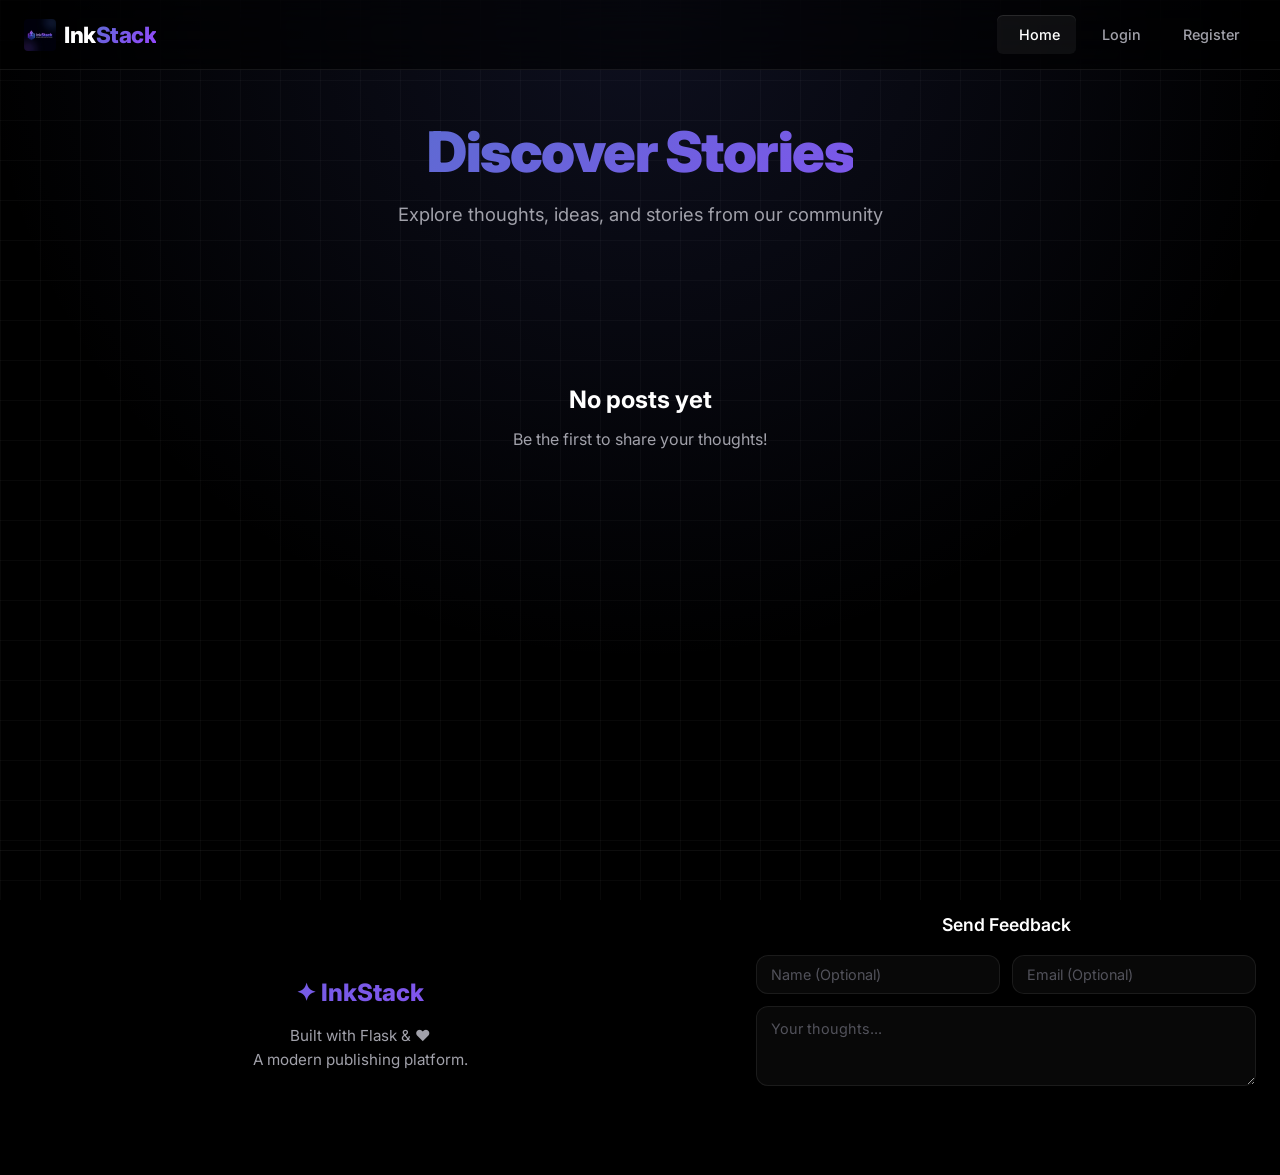
==== commit 63777daa: "added feature to see full story" ====
--- a/frontend/index.html
+++ b/frontend/index.html
@@ -1,5 +1,6 @@
 <!DOCTYPE html>
 <html lang="en">
+
 <head>
     <meta charset="UTF-8">
     <meta name="viewport" content="width=device-width, initial-scale=1.0">
@@ -7,9 +8,11 @@
     <title>InkStack — Modern Publishing Platform</title>
     <link rel="preconnect" href="https://fonts.googleapis.com">
     <link rel="preconnect" href="https://fonts.gstatic.com" crossorigin>
-    <link href="https://fonts.googleapis.com/css2?family=Inter:wght@300;400;500;600;700;800;900&display=swap" rel="stylesheet">
+    <link href="https://fonts.googleapis.com/css2?family=Inter:wght@300;400;500;600;700;800;900&display=swap"
+        rel="stylesheet">
     <link rel="stylesheet" href="css/style.css">
 </head>
+
 <body>
     <!-- ========== NAVIGATION ========== -->
     <nav class="navbar" id="navbar">
@@ -74,6 +77,16 @@
             </div>
         </section>
 
+        <!-- ===== VIEW POST PAGE ===== -->
+        <section class="page" id="page-view-post" style="display:none;">
+            <div class="post-detail-container">
+                <a href="#home" class="btn btn-outline btn-sm back-btn" id="backToHomeBtn">← Back to Stories</a>
+                <article class="post-detail-card glass-card" id="postDetailCard">
+                    <!-- Loaded dynamically via JS -->
+                </article>
+            </div>
+        </section>
+
         <!-- ===== LOGIN PAGE ===== -->
         <section class="page" id="page-login" style="display:none;">
             <div class="auth-container">
@@ -87,14 +100,16 @@
                             <label for="loginEmail" class="form-label">Email</label>
                             <div class="input-wrapper">
                                 <span class="input-icon"></span>
-                                <input type="email" id="loginEmail" class="form-input" placeholder="you@example.com" required>
+                                <input type="email" id="loginEmail" class="form-input" placeholder="you@example.com"
+                                    required>
                             </div>
                         </div>
                         <div class="form-group">
                             <label for="loginPassword" class="form-label">Password</label>
                             <div class="input-wrapper">
                                 <span class="input-icon"></span>
-                                <input type="password" id="loginPassword" class="form-input" placeholder="••••••••" required>
+                                <input type="password" id="loginPassword" class="form-input" placeholder="••••••••"
+                                    required>
                             </div>
                         </div>
                         <button type="submit" class="btn btn-primary btn-full" id="loginSubmitBtn">
@@ -107,10 +122,18 @@
                     </div>
                     <button class="btn btn-google btn-full" id="googleLoginBtn">
                         <svg class="google-icon" viewBox="0 0 24 24" width="20" height="20">
-                            <path d="M22.56 12.25c0-.78-.07-1.53-.2-2.25H12v4.26h5.92a5.06 5.06 0 0 1-2.2 3.32v2.77h3.57c2.08-1.92 3.28-4.74 3.28-8.1z" fill="#4285F4"/>
-                            <path d="M12 23c2.97 0 5.46-.98 7.28-2.66l-3.57-2.77c-.98.66-2.23 1.06-3.71 1.06-2.86 0-5.29-1.93-6.16-4.53H2.18v2.84C3.99 20.53 7.7 23 12 23z" fill="#34A853"/>
-                            <path d="M5.84 14.09c-.22-.66-.35-1.36-.35-2.09s.13-1.43.35-2.09V7.07H2.18C1.43 8.55 1 10.22 1 12s.43 3.45 1.18 4.93l2.85-2.22.81-.62z" fill="#FBBC05"/>
-                            <path d="M12 5.38c1.62 0 3.06.56 4.21 1.64l3.15-3.15C17.45 2.09 14.97 1 12 1 7.7 1 3.99 3.47 2.18 7.07l3.66 2.84c.87-2.6 3.3-4.53 6.16-4.53z" fill="#EA4335"/>
+                            <path
+                                d="M22.56 12.25c0-.78-.07-1.53-.2-2.25H12v4.26h5.92a5.06 5.06 0 0 1-2.2 3.32v2.77h3.57c2.08-1.92 3.28-4.74 3.28-8.1z"
+                                fill="#4285F4" />
+                            <path
+                                d="M12 23c2.97 0 5.46-.98 7.28-2.66l-3.57-2.77c-.98.66-2.23 1.06-3.71 1.06-2.86 0-5.29-1.93-6.16-4.53H2.18v2.84C3.99 20.53 7.7 23 12 23z"
+                                fill="#34A853" />
+                            <path
+                                d="M5.84 14.09c-.22-.66-.35-1.36-.35-2.09s.13-1.43.35-2.09V7.07H2.18C1.43 8.55 1 10.22 1 12s.43 3.45 1.18 4.93l2.85-2.22.81-.62z"
+                                fill="#FBBC05" />
+                            <path
+                                d="M12 5.38c1.62 0 3.06.56 4.21 1.64l3.15-3.15C17.45 2.09 14.97 1 12 1 7.7 1 3.99 3.47 2.18 7.07l3.66 2.84c.87-2.6 3.3-4.53 6.16-4.53z"
+                                fill="#EA4335" />
                         </svg>
                         Continue with Google
                     </button>
@@ -136,21 +159,24 @@
                             <label for="registerEmail" class="form-label">Email</label>
                             <div class="input-wrapper">
                                 <span class="input-icon"></span>
-                                <input type="email" id="registerEmail" class="form-input" placeholder="you@example.com" required>
+                                <input type="email" id="registerEmail" class="form-input" placeholder="you@example.com"
+                                    required>
                             </div>
                         </div>
                         <div class="form-group">
                             <label for="registerPassword" class="form-label">Password</label>
                             <div class="input-wrapper">
                                 <span class="input-icon"></span>
-                                <input type="password" id="registerPassword" class="form-input" placeholder="Min 6 characters" required minlength="6">
+                                <input type="password" id="registerPassword" class="form-input"
+                                    placeholder="Min 6 characters" required minlength="6">
                             </div>
                         </div>
                         <div class="form-group">
                             <label for="registerConfirm" class="form-label">Confirm Password</label>
                             <div class="input-wrapper">
                                 <span class="input-icon"></span>
-                                <input type="password" id="registerConfirm" class="form-input" placeholder="Repeat password" required minlength="6">
+                                <input type="password" id="registerConfirm" class="form-input"
+                                    placeholder="Repeat password" required minlength="6">
                             </div>
                         </div>
                         <button type="submit" class="btn btn-primary btn-full" id="registerSubmitBtn">
@@ -166,6 +192,44 @@
             </div>
         </section>
 
+        <!-- ===== VERIFY EMAIL ===== -->
+        <section class="page" id="page-verify-email" style="display:none;">
+            <div class="auth-container">
+                <div class="auth-card glass-card">
+                    <div class="auth-header">
+                        <h1 class="auth-title">Verify Email</h1>
+                        <p class="auth-subtitle">Check your email for a verification OTP</p>
+                    </div>
+                    <form id="verifyForm" class="auth-form">
+                        <div class="form-group">
+                            <label for="verifyEmail" class="form-label">Email</label>
+                            <div class="input-wrapper">
+                                <span class="input-icon"></span>
+                                <input type="email" id="verifyEmail" class="form-input" placeholder="you@example.com"
+                                    required>
+                            </div>
+                        </div>
+                        <div class="form-group">
+                            <label for="verifyOTP" class="form-label">OTP</label>
+                            <div class="input-wrapper">
+                                <span class="input-icon"></span>
+                                <input type="text" id="verifyOTP" class="form-input" placeholder="Enter 6-digit OTP"
+                                    required>
+                            </div>
+                        </div>
+                        <button type="submit" class="btn btn-primary btn-full" id="verifySubmitBtn">
+                            <span class="btn-text">Verify Email</span>
+                            <span class="btn-loader" style="display:none;"></span>
+                        </button>
+                    </form>
+                    <div class="auth-footer">
+                        <span>Didn't receive code?</span>
+                        <a href="#" class="auth-link" id="resendVerifyBtn">Resend</a>
+                    </div>
+                </div>
+            </div>
+        </section>
+
         <!-- ===== FORGOT PASSWORD ===== -->
         <section class="page" id="page-forgot-password" style="display:none;">
             <div class="auth-container">
@@ -179,7 +243,8 @@
                             <label for="forgotEmail" class="form-label">Email</label>
                             <div class="input-wrapper">
                                 <span class="input-icon"></span>
-                                <input type="email" id="forgotEmail" class="form-input" placeholder="you@example.com" required>
+                                <input type="email" id="forgotEmail" class="form-input" placeholder="you@example.com"
+                                    required>
                             </div>
                         </div>
                         <button type="submit" class="btn btn-primary btn-full" id="forgotSubmitBtn">
@@ -200,21 +265,39 @@
                 <div class="auth-card glass-card">
                     <div class="auth-header">
                         <h1 class="auth-title">New Password</h1>
-                        <p class="auth-subtitle">Enter your new password below</p>
+                        <p class="auth-subtitle">Enter the OTP sent to your email and your new password</p>
                     </div>
                     <form id="resetForm" class="auth-form">
                         <div class="form-group">
+                            <label for="resetEmail" class="form-label">Email</label>
+                            <div class="input-wrapper">
+                                <span class="input-icon"></span>
+                                <input type="email" id="resetEmail" class="form-input" placeholder="you@example.com"
+                                    required>
+                            </div>
+                        </div>
+                        <div class="form-group">
+                            <label for="resetOTP" class="form-label">OTP</label>
+                            <div class="input-wrapper">
+                                <span class="input-icon"></span>
+                                <input type="text" id="resetOTP" class="form-input" placeholder="Enter 6-digit OTP"
+                                    required>
+                            </div>
+                        </div>
+                        <div class="form-group">
                             <label for="resetPassword" class="form-label">New Password</label>
                             <div class="input-wrapper">
                                 <span class="input-icon"></span>
-                                <input type="password" id="resetPassword" class="form-input" placeholder="Min 6 characters" required minlength="6">
+                                <input type="password" id="resetPassword" class="form-input"
+                                    placeholder="Min 6 characters" required minlength="6">
                             </div>
                         </div>
                         <div class="form-group">
                             <label for="resetConfirm" class="form-label">Confirm Password</label>
                             <div class="input-wrapper">
                                 <span class="input-icon"></span>
-                                <input type="password" id="resetConfirm" class="form-input" placeholder="Repeat password" required minlength="6">
+                                <input type="password" id="resetConfirm" class="form-input"
+                                    placeholder="Repeat password" required minlength="6">
                             </div>
                         </div>
                         <button type="submit" class="btn btn-primary btn-full" id="resetSubmitBtn">
@@ -239,12 +322,14 @@
                             <label for="postTitle" class="form-label">Title</label>
                             <div class="input-wrapper">
                                 <span class="input-icon"></span>
-                                <input type="text" id="postTitle" class="form-input" placeholder="An amazing title..." required>
+                                <input type="text" id="postTitle" class="form-input" placeholder="An amazing title..."
+                                    required>
                             </div>
                         </div>
                         <div class="form-group">
                             <label for="postContent" class="form-label">Content</label>
-                            <textarea id="postContent" class="form-textarea" placeholder="Write your story..." rows="10" required></textarea>
+                            <textarea id="postContent" class="form-textarea" placeholder="Write your story..." rows="10"
+                                required></textarea>
                         </div>
                         <button type="submit" class="btn btn-primary btn-full" id="createPostBtn">
                             <span class="btn-text">Publish Post</span>
@@ -281,7 +366,8 @@
                                 <span class="btn-text">Save Changes</span>
                                 <span class="btn-loader" style="display:none;"></span>
                             </button>
-                            <button type="button" class="btn btn-outline" onclick="window.location.hash='#my-posts'">Cancel</button>
+                            <button type="button" class="btn btn-outline"
+                                onclick="window.location.hash='#my-posts'">Cancel</button>
                         </div>
                     </form>
                 </div>
@@ -428,9 +514,11 @@
                 <form id="feedbackForm" class="feedback-form">
                     <div class="form-group-row">
                         <input type="text" id="fbName" class="form-input form-input-sm" placeholder="Name (Optional)">
-                        <input type="email" id="fbEmail" class="form-input form-input-sm" placeholder="Email (Optional)">
-                    </div>
-                    <textarea id="fbMessage" class="form-textarea form-textarea-sm" placeholder="Your thoughts..." required></textarea>
+                        <input type="email" id="fbEmail" class="form-input form-input-sm"
+                            placeholder="Email (Optional)">
+                    </div>
+                    <textarea id="fbMessage" class="form-textarea form-textarea-sm" placeholder="Your thoughts..."
+                        required></textarea>
                     <button type="submit" class="btn btn-primary btn-sm" id="feedbackSubmitBtn">
                         <span class="btn-text">Submit Feedback</span>
                         <span class="btn-loader" style="display:none;"></span>
@@ -446,4 +534,5 @@
     <script src="js/admin.js"></script>
     <script src="js/app.js"></script>
 </body>
-</html>
+
+</html>
--- a/frontend/css/style.css
+++ b/frontend/css/style.css
@@ -1,1470 +1,1616 @@
-/* =============================================
-   MINI BLOG — DESIGN SYSTEM
-   Premium dark theme with glassmorphism
-   ============================================= */
-
-/* ===== CSS VARIABLES ===== */
-:root {
-    /* Colors */
-    --bg-primary: #000000;
-    --bg-secondary: #0a0a0a;
-    --bg-tertiary: #111111;
-    --surface: rgba(255, 255, 255, 0.02);
-    --surface-hover: rgba(255, 255, 255, 0.05);
-    --glass: rgba(10, 10, 10, 0.7);
-    --glass-border: rgba(255, 255, 255, 0.08);
-    --glass-border-hover: rgba(255, 255, 255, 0.2);
-
-    /* Accent */
-    --accent: #5e6ad2;
-    --accent-light: #8e9cf1;
-    --accent-dark: #3b45a5;
-    --accent-glow: rgba(94, 106, 210, 0.4);
-    --gradient-primary: linear-gradient(135deg, #5e6ad2, #9747ff);
-    --gradient-accent: linear-gradient(135deg, #5e6ad2, #8e9cf1);
-    --gradient-warm: linear-gradient(135deg, #ff4d4d, #f9cb28);
-
-    /* Text */
-    --text-primary: #ffffff;
-    --text-secondary: #a1a1aa;
-    --text-muted: #52525b;
-    --text-accent: #8e9cf1;
-
-    /* Status */
-    --success: #10b981;
-    --warning: #f59e0b;
-    --danger: #ef4444;
-    --info: #3b82f6;
-
-    /* Layout */
-    --nav-height: 70px;
-    --radius-sm: 6px;
-    --radius-md: 12px;
-    --radius-lg: 16px;
-    --radius-xl: 24px;
-    --shadow-sm: 0 4px 12px rgba(0, 0, 0, 0.5);
-    --shadow-md: 0 8px 24px rgba(0, 0, 0, 0.8);
-    --shadow-lg: 0 16px 48px rgba(0, 0, 0, 0.9);
-    --shadow-glow: 0 0 24px rgba(151, 71, 255, 0.15);
-
-    /* Transitions */
-    --ease: cubic-bezier(0.4, 0, 0.2, 1);
-    --ease-spring: cubic-bezier(0.34, 1.56, 0.64, 1);
-}
-
-/* ===== RESET & BASE ===== */
-*, *::before, *::after {
-    margin: 0;
-    padding: 0;
-    box-sizing: border-box;
-}
-
-html {
-    scroll-behavior: smooth;
-}
-
-body {
-    font-family: 'Inter', -apple-system, BlinkMacSystemFont, sans-serif;
-    background: var(--bg-primary);
-    color: var(--text-primary);
-    line-height: 1.6;
-    min-height: 100vh;
-    overflow-x: hidden;
-    -webkit-font-smoothing: antialiased;
-    -moz-osx-font-smoothing: grayscale;
-}
-
-/* Subtle grid background */
-body::before {
-    content: '';
-    position: fixed;
-    top: 0; left: 0; right: 0; bottom: 0;
-    background-image: 
-        linear-gradient(rgba(255, 255, 255, 0.03) 1px, transparent 1px),
-        linear-gradient(90deg, rgba(255, 255, 255, 0.03) 1px, transparent 1px);
-    background-size: 40px 40px;
-    z-index: -2;
-    pointer-events: none;
-}
-
-/* Central subtle radial glow */
-body::after {
-    content: '';
-    position: fixed;
-    top: 0; left: 50%;
-    transform: translateX(-50%);
-    width: 100vw;
-    height: 100vh;
-    background: radial-gradient(circle at top, rgba(94, 106, 210, 0.15), transparent 60%);
-    z-index: -1;
-    pointer-events: none;
-}
-
-a {
-    text-decoration: none;
-    color: inherit;
-}
-
-img {
-    max-width: 100%;
-    display: block;
-}
-
-/* ===== SCROLLBAR ===== */
-::-webkit-scrollbar {
-    width: 8px;
-}
-::-webkit-scrollbar-track {
-    background: var(--bg-primary);
-}
-::-webkit-scrollbar-thumb {
-    background: var(--glass-border);
-    border-radius: 10px;
-}
-::-webkit-scrollbar-thumb:hover {
-    background: var(--accent);
-}
-
-/* ===== GLASS CARD ===== */
-.glass-card {
-    background: var(--surface);
-    border: 1px solid var(--glass-border);
-    border-radius: var(--radius-lg);
-    backdrop-filter: blur(24px);
-    -webkit-backdrop-filter: blur(24px);
-    box-shadow: var(--shadow-sm);
-    transition: all 0.4s var(--ease);
-}
-
-.glass-card:hover {
-    border-color: var(--glass-border-hover);
-    box-shadow: var(--shadow-lg), var(--shadow-glow);
-}
-
-/* ===== NAVIGATION ===== */
-.navbar {
-    position: fixed;
-    top: 0;
-    left: 0;
-    right: 0;
-    height: var(--nav-height);
-    z-index: 1000;
-    background: rgba(0, 0, 0, 0.6);
-    backdrop-filter: blur(24px);
-    -webkit-backdrop-filter: blur(24px);
-    border-bottom: 1px solid var(--glass-border);
-    transition: background 0.3s var(--ease), box-shadow 0.3s var(--ease);
-}
-
-.nav-container {
-    max-width: 1280px;
-    margin: 0 auto;
-    padding: 0 24px;
-    height: 100%;
-    display: flex;
-    align-items: center;
-    justify-content: space-between;
-}
-
-.nav-logo {
-    display: flex;
-    align-items: center;
-    gap: 8px;
-    font-weight: 800;
-    font-size: 1.4rem;
-    letter-spacing: -0.5px;
-    transition: transform 0.3s var(--ease-spring);
-}
-
-.nav-logo:hover {
-    transform: scale(1.05);
-}
-
-.nav-logo-img {
-    height: 32px;
-    width: auto;
-    object-fit: contain;
-    border-radius: 4px;
-}
-
-.logo-accent {
-    background: var(--gradient-primary);
-    -webkit-background-clip: text;
-    -webkit-text-fill-color: transparent;
-    background-clip: text;
-}
-
-.nav-links {
-    display: flex;
-    align-items: center;
-    gap: 4px;
-}
-
-.nav-link {
-    padding: 8px 16px;
-    border-radius: var(--radius-sm);
-    font-size: 0.9rem;
-    font-weight: 500;
-    color: var(--text-secondary);
-    transition: all 0.2s var(--ease);
-    display: flex;
-    align-items: center;
-    gap: 6px;
-}
-
-.nav-link:hover,
-.nav-link.active {
-    color: var(--text-primary);
-    background: var(--surface-hover);
-}
-
-.nav-link.active {
-    color: var(--text-primary);
-    background: var(--surface-hover);
-    box-shadow: inset 0 1px 0 rgba(255,255,255,0.1);
-}
-
-.nav-icon {
-    font-size: 0.85rem;
-}
-
-.nav-btn-logout {
-    padding: 8px 20px;
-    border-radius: var(--radius-sm);
-    border: 1px solid var(--danger);
-    background: transparent;
-    color: var(--danger);
-    font-size: 0.85rem;
-    font-weight: 600;
-    font-family: inherit;
-    cursor: pointer;
-    margin-left: 8px;
-    transition: all 0.2s var(--ease);
-}
-
-.nav-btn-logout:hover {
-    background: var(--danger);
-    color: white;
-    transform: translateY(-1px);
-}
-
-/* Hamburger */
-.hamburger {
-    display: none;
-    flex-direction: column;
-    gap: 5px;
-    background: none;
-    border: none;
-    cursor: pointer;
-    padding: 4px;
-    z-index: 1001;
-}
-
-.hamburger span {
-    width: 26px;
-    height: 2px;
-    background: var(--text-primary);
-    border-radius: 2px;
-    transition: all 0.3s var(--ease);
-    display: block;
-}
-
-.hamburger.active span:nth-child(1) {
-    transform: rotate(45deg) translate(5px, 5px);
-}
-
-.hamburger.active span:nth-child(2) {
-    opacity: 0;
-}
-
-.hamburger.active span:nth-child(3) {
-    transform: rotate(-45deg) translate(5px, -5px);
-}
-
-/* Visibility helpers */
-.guest-only, .auth-only, .admin-only {
-    /* Controlled by JS */
-}
-
-/* ===== MAIN CONTENT ===== */
-.main-content {
-    min-height: calc(100vh - var(--nav-height) - 60px);
-    padding-top: calc(var(--nav-height) + 32px);
-    padding-bottom: 40px;
-}
-
-.page {
-    max-width: 1280px;
-    margin: 0 auto;
-    padding: 0 24px;
-    animation: fadeInUp 0.4s var(--ease) both;
-}
-
-@keyframes fadeInUp {
-    from {
-        opacity: 0;
-        transform: translateY(20px);
-    }
-    to {
-        opacity: 1;
-        transform: translateY(0);
-    }
-}
-
-/* ===== PAGE HEADER ===== */
-.page-header {
-    text-align: center;
-    margin-bottom: 56px;
-    position: relative;
-    padding-top: 20px;
-    animation: slideDown 0.8s var(--ease-spring) both;
-    transform-style: preserve-3d;
-    will-change: transform;
-}
-
-@keyframes slideDown {
-    from { opacity: 0; transform: translateY(-30px); }
-    to { opacity: 1; transform: translateY(0); }
-}
-
-.page-title {
-    font-size: 3.5rem;
-    font-weight: 900;
-    letter-spacing: -1.5px;
-    margin-bottom: 16px;
-    line-height: 1.1;
-    transform: translateZ(50px);
-    transition: text-shadow 0.3s ease;
-}
-
-.page-header:hover .page-title {
-    text-shadow: 0 0 40px var(--accent-glow), 0 0 80px rgba(151, 71, 255, 0.2);
-}
-
-.title-gradient {
-    background: var(--gradient-primary);
-    -webkit-background-clip: text;
-    -webkit-text-fill-color: transparent;
-    background-clip: text;
-    animation: shimmer 4s infinite linear;
-    background-size: 200% auto;
-}
-
-@keyframes shimmer {
-    to { background-position: 200% center; }
-}
-
-.page-subtitle {
-    font-size: 1.15rem;
-    color: var(--text-secondary);
-    font-weight: 400;
-    max-width: 600px;
-    margin: 0 auto;
-    animation: fadeIn 1s 0.2s both;
-    transform: translateZ(30px);
-}
-
-@keyframes fadeIn {
-    from { opacity: 0; }
-    to { opacity: 1; }
-}
-
-/* ===== POSTS GRID ===== */
-.posts-grid {
-    display: grid;
-    grid-template-columns: repeat(auto-fill, minmax(340px, 1fr));
-    gap: 24px;
-}
-
-.post-card {
-    padding: 28px;
-    cursor: default;
-    position: relative;
-    overflow: hidden;
-    transition: transform 0.3s var(--ease-spring), border-color 0.3s var(--ease);
-}
-
-.post-card::before {
-    content: '';
-    position: absolute;
-    inset: -1px;
-    border-radius: var(--radius-lg);
-    padding: 1px;
-    background: var(--gradient-primary);
-    -webkit-mask: linear-gradient(#fff 0 0) content-box, linear-gradient(#fff 0 0);
-    -webkit-mask-composite: xor;
-    mask-composite: exclude;
-    opacity: 0;
-    transition: opacity 0.4s var(--ease);
-    pointer-events: none;
-}
-
-.post-card:hover {
-    transform: translateY(-4px) scale(1.01);
-    box-shadow: var(--shadow-md), var(--shadow-glow);
-    background: var(--surface-hover);
-}
-
-.post-card:hover::before {
-    opacity: 1;
-}
-
-.post-card-header {
-    display: flex;
-    align-items: center;
-    gap: 12px;
-    margin-bottom: 16px;
-}
-
-.post-author-avatar {
-    width: 40px;
-    height: 40px;
-    border-radius: 50%;
-    background: var(--gradient-accent);
-    display: flex;
-    align-items: center;
-    justify-content: center;
-    font-weight: 700;
-    font-size: 0.9rem;
-    color: white;
-    flex-shrink: 0;
-}
-
-.post-author-info {
-    flex: 1;
-    min-width: 0;
-}
-
-.post-author-name {
-    font-weight: 600;
-    font-size: 0.9rem;
-    color: var(--text-primary);
-}
-
-.post-author-email {
-    font-size: 0.75rem;
-    color: var(--text-muted);
-    overflow: hidden;
-    text-overflow: ellipsis;
-    white-space: nowrap;
-}
-
-.post-title {
-    font-size: 1.3rem;
-    font-weight: 700;
-    margin-bottom: 10px;
-    line-height: 1.3;
-    color: var(--text-primary);
-}
-
-.post-content-preview {
-    font-size: 0.92rem;
-    color: var(--text-secondary);
-    line-height: 1.7;
-    display: -webkit-box;
-    -webkit-line-clamp: 4;
-    -webkit-box-orient: vertical;
-    overflow: hidden;
-    margin-bottom: 18px;
-}
-
-.post-actions {
-    display: flex;
-    gap: 8px;
-    padding-top: 14px;
-    border-top: 1px solid var(--glass-border);
-}
-
-.post-action-btn {
-    padding: 6px 14px;
-    border-radius: var(--radius-sm);
-    border: 1px solid var(--glass-border);
-    background: transparent;
-    color: var(--text-secondary);
-    font-size: 0.8rem;
-    font-weight: 500;
-    font-family: inherit;
-    cursor: pointer;
-    transition: all 0.2s var(--ease);
-}
-
-.post-action-btn:hover {
-    border-color: var(--accent);
-    color: var(--accent-light);
-    background: rgba(94, 106, 210, 0.1);
-}
-
-.post-action-btn.danger:hover {
-    border-color: var(--danger);
-    color: var(--danger);
-    background: rgba(239, 68, 68, 0.1);
-}
-
-/* ===== EMPTY STATE ===== */
-.empty-state {
-    text-align: center;
-    padding: 80px 24px;
-}
-
-.empty-icon {
-    font-size: 4rem;
-    margin-bottom: 16px;
-    animation: float 3s ease-in-out infinite;
-}
-
-@keyframes float {
-    0%, 100% { transform: translateY(0); }
-    50% { transform: translateY(-10px); }
-}
-
-.empty-state h3 {
-    font-size: 1.5rem;
-    margin-bottom: 8px;
-    color: var(--text-primary);
-}
-
-.empty-state p {
-    color: var(--text-secondary);
-    margin-bottom: 24px;
-}
-
-/* ===== AUTH PAGES ===== */
-.auth-container {
-    display: flex;
-    align-items: center;
-    justify-content: center;
-    min-height: calc(100vh - var(--nav-height) - 100px);
-}
-
-.auth-card {
-    width: 100%;
-    max-width: 440px;
-    padding: 40px;
-    position: relative;
-    overflow: hidden;
-}
-
-.auth-card::before {
-    content: '';
-    position: absolute;
-    top: 0;
-    left: 0;
-    right: 0;
-    height: 3px;
-    background: var(--gradient-primary);
-}
-
-.auth-header {
-    text-align: center;
-    margin-bottom: 32px;
-}
-
-.auth-title {
-    font-size: 1.8rem;
-    font-weight: 800;
-    letter-spacing: -0.5px;
-    margin-bottom: 8px;
-    background: var(--gradient-primary);
-    -webkit-background-clip: text;
-    -webkit-text-fill-color: transparent;
-    background-clip: text;
-}
-
-.auth-subtitle {
-    color: var(--text-secondary);
-    font-size: 0.95rem;
-}
-
-.auth-form {
-    display: flex;
-    flex-direction: column;
-    gap: 20px;
-}
-
-.form-group {
-    display: flex;
-    flex-direction: column;
-    gap: 6px;
-}
-
-.form-label {
-    font-size: 0.85rem;
-    font-weight: 600;
-    color: var(--text-secondary);
-    text-transform: uppercase;
-    letter-spacing: 0.5px;
-}
-
-.input-wrapper {
-    position: relative;
-}
-
-.input-icon {
-    position: absolute;
-    left: 14px;
-    top: 50%;
-    transform: translateY(-50%);
-    font-size: 1rem;
-    pointer-events: none;
-}
-
-.form-input {
-    width: 100%;
-    padding: 14px 14px 14px 16px;
-    border-radius: var(--radius-md);
-    border: 1px solid var(--glass-border);
-    background: rgba(255, 255, 255, 0.03);
-    color: var(--text-primary);
-    font-size: 0.95rem;
-    font-family: inherit;
-    transition: all 0.2s var(--ease);
-    outline: none;
-}
-
-.form-input:focus {
-    border-color: var(--accent);
-    box-shadow: 0 0 0 3px var(--accent-glow);
-    background: rgba(99, 102, 241, 0.05);
-}
-
-.form-input::placeholder {
-    color: var(--text-muted);
-}
-
-.form-textarea {
-    width: 100%;
-    padding: 14px;
-    border-radius: var(--radius-md);
-    border: 1px solid var(--glass-border);
-    background: rgba(255, 255, 255, 0.03);
-    color: var(--text-primary);
-    font-size: 0.95rem;
-    font-family: inherit;
-    transition: all 0.2s var(--ease);
-    outline: none;
-    resize: vertical;
-    min-height: 160px;
-    line-height: 1.7;
-}
-
-.form-textarea:focus {
-    border-color: var(--accent);
-    box-shadow: 0 0 0 3px var(--accent-glow);
-    background: rgba(99, 102, 241, 0.05);
-}
-
-.form-textarea::placeholder {
-    color: var(--text-muted);
-}
-
-/* ===== BUTTONS ===== */
-.btn {
-    display: inline-flex;
-    align-items: center;
-    justify-content: center;
-    gap: 8px;
-    padding: 12px 24px;
-    border-radius: var(--radius-md);
-    font-size: 0.95rem;
-    font-weight: 600;
-    font-family: inherit;
-    cursor: pointer;
-    border: none;
-    transition: transform 0.2s var(--ease-spring), box-shadow 0.2s var(--ease), background 0.2s var(--ease);
-    position: relative;
-    overflow: hidden;
-}
-
-.btn::after {
-    content: '';
-    position: absolute;
-    inset: 0;
-    background: white;
-    opacity: 0;
-    transition: opacity 0.2s;
-    pointer-events: none;
-}
-
-.btn:active {
-    transform: scale(0.97);
-}
-
-.btn:active::after {
-    opacity: 0.1;
-}
-
-.btn-primary {
-    background: var(--text-primary);
-    color: var(--bg-primary);
-    box-shadow: 0 0 20px rgba(255, 255, 255, 0.1);
-}
-
-.btn-primary:hover {
-    transform: translateY(-2px);
-    box-shadow: 0 0 30px rgba(255, 255, 255, 0.2);
-    background: #e4e4e7;
-}
-
-.btn-outline {
-    background: transparent;
-    border: 1px solid var(--glass-border);
-    color: var(--text-secondary);
-}
-
-.btn-outline:hover {
-    border-color: var(--text-primary);
-    color: var(--text-primary);
-    background: var(--surface-hover);
-}
-
-.btn-danger {
-    background: var(--danger);
-    color: white;
-}
-
-.btn-danger:hover {
-    background: #dc2626;
-    transform: translateY(-2px);
-}
-
-.btn-google {
-    background: rgba(255, 255, 255, 0.05);
-    border: 1px solid var(--glass-border);
-    color: var(--text-primary);
-    font-weight: 500;
-}
-
-.btn-google:hover {
-    background: rgba(255, 255, 255, 0.1);
-    border-color: rgba(255, 255, 255, 0.2);
-    transform: translateY(-2px);
-}
-
-.google-icon {
-    flex-shrink: 0;
-}
-
-.btn-full {
-    width: 100%;
-}
-
-.btn-row {
-    display: flex;
-    gap: 12px;
-}
-
-.btn-text {
-    position: relative;
-    z-index: 1;
-}
-
-.btn-loader {
-    width: 18px;
-    height: 18px;
-    border: 2px solid rgba(255, 255, 255, 0.3);
-    border-top-color: white;
-    border-radius: 50%;
-    animation: spin 0.6s linear infinite;
-    position: relative;
-    z-index: 1;
-}
-
-@keyframes spin {
-    to { transform: rotate(360deg); }
-}
-
-/* ===== AUTH EXTRAS ===== */
-.auth-divider {
-    display: flex;
-    align-items: center;
-    gap: 16px;
-    margin: 4px 0;
-    color: var(--text-muted);
-    font-size: 0.85rem;
-}
-
-.auth-divider::before,
-.auth-divider::after {
-    content: '';
-    flex: 1;
-    height: 1px;
-    background: var(--glass-border);
-}
-
-.auth-footer {
-    text-align: center;
-    margin-top: 8px;
-    font-size: 0.9rem;
-    color: var(--text-secondary);
-    display: flex;
-    align-items: center;
-    justify-content: center;
-    gap: 8px;
-    flex-wrap: wrap;
-}
-
-.auth-link {
-    color: var(--accent-light);
-    font-weight: 500;
-    transition: color 0.2s;
-}
-
-.auth-link:hover {
-    color: var(--accent);
-    text-decoration: underline;
-}
-
-.auth-separator {
-    color: var(--text-muted);
-}
-
-/* ===== EDITOR ===== */
-.editor-container {
-    display: flex;
-    justify-content: center;
-}
-
-.editor-card {
-    width: 100%;
-    max-width: 720px;
-    padding: 40px;
-}
-
-.editor-card::before {
-    content: '';
-    position: absolute;
-    top: 0;
-    left: 0;
-    right: 0;
-    height: 3px;
-    background: var(--gradient-primary);
-}
-
-/* ===== PROFILE ===== */
-.profile-container {
-    display: flex;
-    justify-content: center;
-}
-
-.profile-card {
-    width: 100%;
-    max-width: 440px;
-    padding: 48px 40px;
-    text-align: center;
-    position: relative;
-    overflow: hidden;
-}
-
-.profile-card::before {
-    content: '';
-    position: absolute;
-    top: 0;
-    left: 0;
-    right: 0;
-    height: 3px;
-    background: var(--gradient-primary);
-}
-
-.profile-avatar {
-    width: 100px;
-    height: 100px;
-    border-radius: 50%;
-    background: var(--gradient-primary);
-    display: flex;
-    align-items: center;
-    justify-content: center;
-    margin: 0 auto 20px;
-    box-shadow: 0 8px 32px var(--accent-glow);
-    animation: pulse 3s ease-in-out infinite;
-}
-
-@keyframes pulse {
-    0%, 100% { box-shadow: 0 8px 32px var(--accent-glow); }
-    50% { box-shadow: 0 8px 48px rgba(99, 102, 241, 0.4); }
-}
-
-.avatar-letter {
-    font-size: 2.5rem;
-    font-weight: 800;
-    color: white;
-}
-
-.profile-name {
-    font-size: 1.6rem;
-    font-weight: 800;
-    margin-bottom: 4px;
-}
-
-.profile-email {
-    color: var(--text-secondary);
-    font-size: 0.95rem;
-    margin-bottom: 16px;
-}
-
-.profile-badge {
-    display: inline-block;
-    padding: 4px 16px;
-    border-radius: 100px;
-    font-size: 0.8rem;
-    font-weight: 700;
-    text-transform: uppercase;
-    letter-spacing: 1px;
-    background: rgba(99, 102, 241, 0.15);
-    color: var(--accent-light);
-    border: 1px solid rgba(99, 102, 241, 0.3);
-    margin-bottom: 24px;
-}
-
-.profile-badge.admin {
-    background: rgba(245, 158, 11, 0.15);
-    color: var(--warning);
-    border-color: rgba(245, 158, 11, 0.3);
-}
-
-.profile-stats {
-    display: flex;
-    justify-content: center;
-    gap: 40px;
-    margin-bottom: 32px;
-    padding: 20px 0;
-    border-top: 1px solid var(--glass-border);
-    border-bottom: 1px solid var(--glass-border);
-}
-
-.stat-item {
-    display: flex;
-    flex-direction: column;
-    align-items: center;
-}
-
-.stat-value {
-    font-size: 2rem;
-    font-weight: 800;
-    background: var(--gradient-primary);
-    -webkit-background-clip: text;
-    -webkit-text-fill-color: transparent;
-    background-clip: text;
-}
-
-.stat-label {
-    font-size: 0.8rem;
-    color: var(--text-muted);
-    text-transform: uppercase;
-    letter-spacing: 1px;
-    font-weight: 600;
-}
-
-.profile-actions {
-    display: flex;
-    justify-content: center;
-}
-
-/* ===== ADMIN ===== */
-.admin-container {
-    max-width: 1100px;
-    margin: 0 auto;
-}
-
-.admin-stats {
-    display: grid;
-    grid-template-columns: repeat(auto-fit, minmax(200px, 1fr));
-    gap: 20px;
-    margin-bottom: 40px;
-}
-
-.stat-card {
-    padding: 28px;
-    text-align: center;
-    transition: transform 0.3s var(--ease-spring);
-}
-
-.stat-card:hover {
-    transform: translateY(-4px);
-}
-
-.stat-card-icon {
-    font-size: 2rem;
-    margin-bottom: 8px;
-}
-
-.stat-card-value {
-    font-size: 2.5rem;
-    font-weight: 900;
-    background: var(--gradient-primary);
-    -webkit-background-clip: text;
-    -webkit-text-fill-color: transparent;
-    background-clip: text;
-    margin-bottom: 4px;
-}
-
-.stat-card-label {
-    font-size: 0.85rem;
-    color: var(--text-muted);
-    text-transform: uppercase;
-    letter-spacing: 1px;
-    font-weight: 600;
-}
-
-.admin-tabs {
-    display: flex;
-    gap: 4px;
-    margin-bottom: 24px;
-    background: var(--surface);
-    border-radius: var(--radius-md);
-    padding: 4px;
-    border: 1px solid var(--glass-border);
-}
-
-.tab-btn {
-    flex: 1;
-    padding: 12px 20px;
-    border: none;
-    border-radius: var(--radius-sm);
-    background: transparent;
-    color: var(--text-secondary);
-    font-size: 0.9rem;
-    font-weight: 600;
-    font-family: inherit;
-    cursor: pointer;
-    transition: all 0.2s var(--ease);
-}
-
-.tab-btn.active {
-    background: var(--gradient-accent);
-    color: white;
-    box-shadow: var(--shadow-sm);
-}
-
-.tab-btn:hover:not(.active) {
-    color: var(--text-primary);
-    background: var(--surface-hover);
-}
-
-.admin-table-wrap {
-    padding: 4px;
-    overflow-x: auto;
-}
-
-.admin-table {
-    width: 100%;
-    border-collapse: collapse;
-}
-
-.admin-table th {
-    padding: 14px 16px;
-    text-align: left;
-    font-size: 0.8rem;
-    font-weight: 700;
-    color: var(--text-muted);
-    text-transform: uppercase;
-    letter-spacing: 1px;
-    border-bottom: 1px solid var(--glass-border);
-}
-
-.admin-table td {
-    padding: 14px 16px;
-    font-size: 0.9rem;
-    color: var(--text-secondary);
-    border-bottom: 1px solid rgba(255, 255, 255, 0.03);
-}
-
-.admin-table tr:last-child td {
-    border-bottom: none;
-}
-
-.admin-table tr:hover td {
-    background: var(--surface-hover);
-}
-
-.role-badge {
-    display: inline-block;
-    padding: 3px 10px;
-    border-radius: 100px;
-    font-size: 0.75rem;
-    font-weight: 700;
-    text-transform: uppercase;
-    letter-spacing: 0.5px;
-}
-
-.role-badge.admin {
-    background: rgba(245, 158, 11, 0.15);
-    color: var(--warning);
-}
-
-.role-badge.user {
-    background: rgba(99, 102, 241, 0.15);
-    color: var(--accent-light);
-}
-
-.table-action-btn {
-    padding: 5px 12px;
-    border-radius: var(--radius-sm);
-    border: 1px solid var(--danger);
-    background: transparent;
-    color: var(--danger);
-    font-size: 0.78rem;
-    font-weight: 600;
-    font-family: inherit;
-    cursor: pointer;
-    transition: all 0.2s var(--ease);
-}
-
-.table-action-btn:hover {
-    background: var(--danger);
-    color: white;
-}
-
-/* ===== MODAL ===== */
-.modal-overlay {
-    position: fixed;
-    inset: 0;
-    background: rgba(0, 0, 0, 0.6);
-    backdrop-filter: blur(6px);
-    -webkit-backdrop-filter: blur(6px);
-    z-index: 2000;
-    display: flex;
-    align-items: center;
-    justify-content: center;
-    padding: 24px;
-    animation: fadeIn 0.2s var(--ease);
-}
-
-@keyframes fadeIn {
-    from { opacity: 0; }
-    to { opacity: 1; }
-}
-
-.modal-card {
-    width: 100%;
-    max-width: 420px;
-    padding: 32px;
-    text-align: center;
-    animation: modalSlide 0.3s var(--ease-spring);
-}
-
-@keyframes modalSlide {
-    from {
-        opacity: 0;
-        transform: scale(0.9) translateY(20px);
-    }
-    to {
-        opacity: 1;
-        transform: scale(1) translateY(0);
-    }
-}
-
-.modal-title {
-    font-size: 1.3rem;
-    font-weight: 700;
-    margin-bottom: 8px;
-}
-
-.modal-message {
-    color: var(--text-secondary);
-    font-size: 0.95rem;
-    margin-bottom: 28px;
-}
-
-.modal-actions {
-    display: flex;
-    gap: 12px;
-    justify-content: center;
-}
-
-/* ===== TOAST NOTIFICATIONS ===== */
-.toast-container {
-    position: fixed;
-    top: calc(var(--nav-height) + 16px);
-    right: 20px;
-    z-index: 3000;
-    display: flex;
-    flex-direction: column;
-    gap: 10px;
-}
-
-.toast {
-    padding: 14px 20px;
-    border-radius: var(--radius-md);
-    background: var(--glass);
-    border: 1px solid var(--glass-border);
-    backdrop-filter: blur(20px);
-    -webkit-backdrop-filter: blur(20px);
-    color: var(--text-primary);
-    font-size: 0.9rem;
-    font-weight: 500;
-    min-width: 280px;
-    max-width: 400px;
-    box-shadow: var(--shadow-lg);
-    animation: toastIn 0.4s var(--ease-spring);
-    display: flex;
-    align-items: center;
-    gap: 10px;
-}
-
-.toast.success {
-    border-left: 3px solid var(--success);
-}
-
-.toast.error {
-    border-left: 3px solid var(--danger);
-}
-
-.toast.info {
-    border-left: 3px solid var(--info);
-}
-
-@keyframes toastIn {
-    from {
-        opacity: 0;
-        transform: translateX(100px);
-    }
-    to {
-        opacity: 1;
-        transform: translateX(0);
-    }
-}
-
-.toast-exit {
-    animation: toastOut 0.3s var(--ease) forwards;
-}
-
-@keyframes toastOut {
-    to {
-        opacity: 0;
-        transform: translateX(100px);
-    }
-}
-
-/* ===== FOOTER ===== */
-.footer {
-    border-top: 1px solid var(--glass-border);
-    padding: 20px 24px;
-    text-align: center;
-}
-
-.footer-content {
-    max-width: 1280px;
-    margin: 0 auto;
-    display: flex;
-    align-items: center;
-    justify-content: space-between;
-}
-
-.footer-logo {
-    font-weight: 800;
-    font-size: 1rem;
-    background: var(--gradient-primary);
-    -webkit-background-clip: text;
-    -webkit-text-fill-color: transparent;
-    background-clip: text;
-}
-
-.footer-text {
-    font-size: 0.85rem;
-    color: var(--text-muted);
-}
-
-/* ===== LOADING SKELETON ===== */
-.skeleton {
-    background: linear-gradient(90deg, var(--surface) 25%, var(--surface-hover) 50%, var(--surface) 75%);
-    background-size: 200% 100%;
-    animation: shimmer 1.5s infinite;
-    border-radius: var(--radius-sm);
-}
-
-@keyframes shimmer {
-    0% { background-position: 200% 0; }
-    100% { background-position: -200% 0; }
-}
-
-/* ===== RESPONSIVE ===== */
-@media (max-width: 768px) {
-    .hamburger {
-        display: flex;
-    }
-
-    .nav-links {
-        position: fixed;
-        top: 0;
-        right: -100%;
-        width: 280px;
-        height: 100vh;
-        background: rgba(6, 8, 15, 0.95);
-        backdrop-filter: blur(20px);
-        -webkit-backdrop-filter: blur(20px);
-        flex-direction: column;
-        padding: 100px 24px 32px;
-        gap: 4px;
-        transition: right 0.3s var(--ease);
-        border-left: 1px solid var(--glass-border);
-        z-index: 999;
-    }
-
-    .nav-links.open {
-        right: 0;
-    }
-
-    .nav-link {
-        width: 100%;
-        padding: 14px 16px;
-        font-size: 1rem;
-    }
-
-    .nav-btn-logout {
-        width: 100%;
-        margin-left: 0;
-        margin-top: 12px;
-        padding: 14px;
-    }
-
-    .page-title {
-        font-size: 2rem;
-    }
-
-    .posts-grid {
-        grid-template-columns: 1fr;
-    }
-
-    .auth-card {
-        padding: 28px 20px;
-    }
-
-    .editor-card {
-        padding: 28px 20px;
-    }
-
-    .admin-stats {
-        grid-template-columns: 1fr;
-    }
-
-    .admin-tabs {
-        flex-direction: column;
-    }
-
-    .footer-content {
-        flex-direction: column;
-        gap: 8px;
-    }
-
-    .toast-container {
-        right: 12px;
-        left: 12px;
-    }
-
-    .toast {
-        min-width: unset;
-        max-width: unset;
-    }
-
-    .btn-row {
-        flex-direction: column;
-    }
-
-    .modal-card {
-        padding: 24px;
-    }
-
-    .profile-card {
-        padding: 32px 20px;
-    }
-}
-
-@media (max-width: 480px) {
-    .page-title {
-        font-size: 1.7rem;
-    }
-
-    .auth-title {
-        font-size: 1.5rem;
-    }
-
-    .stat-card-value {
-        font-size: 2rem;
-    }
-
-    .profile-avatar {
-        width: 80px;
-        height: 80px;
-    }
-
-    .avatar-letter {
-        font-size: 2rem;
-    }
-}
-
-/* ===== FOOTER FEEDBACK FORM ===== */
-.footer {
-    background: transparent;
-    border-top: 1px solid rgba(255, 255, 255, 0.05);
-    padding: 60px 0 40px;
-    margin-top: 80px;
-}
-
-.footer-content {
-    max-width: 1280px;
-    margin: 0 auto;
-    padding: 0 24px;
-    display: flex;
-    justify-content: space-between;
-    gap: 60px;
-    flex-wrap: wrap;
-}
-
-.footer-brand {
-    flex: 1;
-    min-width: 280px;
-}
-
-.footer-logo {
-    display: block;
-    font-size: 1.5rem;
-    font-weight: 800;
-    color: var(--text-primary);
-    margin-bottom: 12px;
-}
-
-.footer-text {
-    color: var(--text-secondary);
-    font-size: 0.95rem;
-    line-height: 1.6;
-}
-
-.footer-feedback {
-    flex: 1;
-    min-width: 320px;
-    max-width: 500px;
-}
-
-.footer-heading {
-    font-size: 1.1rem;
-    font-weight: 600;
-    color: var(--text-primary);
-    margin-bottom: 16px;
-}
-
-.feedback-form {
-    display: flex;
-    flex-direction: column;
-    gap: 12px;
-}
-
-.form-group-row {
-    display: flex;
-    gap: 12px;
-}
-
-.form-input-sm, .form-textarea-sm {
-    padding: 10px 14px;
-    font-size: 0.9rem;
-}
-
-.form-textarea-sm {
-    min-height: 80px;
-}
-
-.btn-sm {
-    padding: 10px 20px;
-    font-size: 0.9rem;
-    align-self: flex-start;
-}
-
+/* =============================================
+   MINI BLOG — DESIGN SYSTEM
+   Premium dark theme with glassmorphism
+   ============================================= */
+
+/* ===== CSS VARIABLES ===== */
+:root {
+    /* Colors */
+    --bg-primary: #000000;
+    --bg-secondary: #0a0a0a;
+    --bg-tertiary: #111111;
+    --surface: rgba(255, 255, 255, 0.02);
+    --surface-hover: rgba(255, 255, 255, 0.05);
+    --glass: rgba(10, 10, 10, 0.7);
+    --glass-border: rgba(255, 255, 255, 0.08);
+    --glass-border-hover: rgba(255, 255, 255, 0.2);
+
+    /* Accent */
+    --accent: #5e6ad2;
+    --accent-light: #8e9cf1;
+    --accent-dark: #3b45a5;
+    --accent-glow: rgba(94, 106, 210, 0.4);
+    --gradient-primary: linear-gradient(135deg, #5e6ad2, #9747ff);
+    --gradient-accent: linear-gradient(135deg, #5e6ad2, #8e9cf1);
+    --gradient-warm: linear-gradient(135deg, #ff4d4d, #f9cb28);
+
+    /* Text */
+    --text-primary: #ffffff;
+    --text-secondary: #a1a1aa;
+    --text-muted: #52525b;
+    --text-accent: #8e9cf1;
+
+    /* Status */
+    --success: #10b981;
+    --warning: #f59e0b;
+    --danger: #ef4444;
+    --info: #3b82f6;
+
+    /* Layout */
+    --nav-height: 70px;
+    --radius-sm: 6px;
+    --radius-md: 12px;
+    --radius-lg: 16px;
+    --radius-xl: 24px;
+    --shadow-sm: 0 4px 12px rgba(0, 0, 0, 0.5);
+    --shadow-md: 0 8px 24px rgba(0, 0, 0, 0.8);
+    --shadow-lg: 0 16px 48px rgba(0, 0, 0, 0.9);
+    --shadow-glow: 0 0 24px rgba(151, 71, 255, 0.15);
+
+    /* Transitions */
+    --ease: cubic-bezier(0.4, 0, 0.2, 1);
+    --ease-spring: cubic-bezier(0.34, 1.56, 0.64, 1);
+}
+
+/* ===== RESET & BASE ===== */
+*,
+*::before,
+*::after {
+    margin: 0;
+    padding: 0;
+    box-sizing: border-box;
+}
+
+html {
+    scroll-behavior: smooth;
+}
+
+body {
+    font-family: 'Inter', -apple-system, BlinkMacSystemFont, sans-serif;
+    background: var(--bg-primary);
+    color: var(--text-primary);
+    line-height: 1.6;
+    min-height: 100vh;
+    overflow-x: hidden;
+    -webkit-font-smoothing: antialiased;
+    -moz-osx-font-smoothing: grayscale;
+}
+
+/* Subtle grid background */
+body::before {
+    content: '';
+    position: fixed;
+    top: 0;
+    left: 0;
+    right: 0;
+    bottom: 0;
+    background-image:
+        linear-gradient(rgba(255, 255, 255, 0.03) 1px, transparent 1px),
+        linear-gradient(90deg, rgba(255, 255, 255, 0.03) 1px, transparent 1px);
+    background-size: 40px 40px;
+    z-index: -2;
+    pointer-events: none;
+}
+
+/* Central subtle radial glow */
+body::after {
+    content: '';
+    position: fixed;
+    top: 0;
+    left: 50%;
+    transform: translateX(-50%);
+    width: 100vw;
+    height: 100vh;
+    background: radial-gradient(circle at top, rgba(94, 106, 210, 0.15), transparent 60%);
+    z-index: -1;
+    pointer-events: none;
+}
+
+a {
+    text-decoration: none;
+    color: inherit;
+}
+
+img {
+    max-width: 100%;
+    display: block;
+}
+
+/* ===== SCROLLBAR ===== */
+::-webkit-scrollbar {
+    width: 8px;
+}
+
+::-webkit-scrollbar-track {
+    background: var(--bg-primary);
+}
+
+::-webkit-scrollbar-thumb {
+    background: var(--glass-border);
+    border-radius: 10px;
+}
+
+::-webkit-scrollbar-thumb:hover {
+    background: var(--accent);
+}
+
+/* ===== GLASS CARD ===== */
+.glass-card {
+    background: var(--surface);
+    border: 1px solid var(--glass-border);
+    border-radius: var(--radius-lg);
+    backdrop-filter: blur(24px);
+    -webkit-backdrop-filter: blur(24px);
+    box-shadow: var(--shadow-sm);
+    transition: all 0.4s var(--ease);
+}
+
+.glass-card:hover {
+    border-color: var(--glass-border-hover);
+    box-shadow: var(--shadow-lg), var(--shadow-glow);
+}
+
+/* ===== NAVIGATION ===== */
+.navbar {
+    position: fixed;
+    top: 0;
+    left: 0;
+    right: 0;
+    height: var(--nav-height);
+    z-index: 1000;
+    background: rgba(0, 0, 0, 0.6);
+    backdrop-filter: blur(24px);
+    -webkit-backdrop-filter: blur(24px);
+    border-bottom: 1px solid var(--glass-border);
+    transition: background 0.3s var(--ease), box-shadow 0.3s var(--ease);
+}
+
+.nav-container {
+    max-width: 1280px;
+    margin: 0 auto;
+    padding: 0 24px;
+    height: 100%;
+    display: flex;
+    align-items: center;
+    justify-content: space-between;
+}
+
+.nav-logo {
+    display: flex;
+    align-items: center;
+    gap: 8px;
+    font-weight: 800;
+    font-size: 1.4rem;
+    letter-spacing: -0.5px;
+    transition: transform 0.3s var(--ease-spring);
+}
+
+.nav-logo:hover {
+    transform: scale(1.05);
+}
+
+.nav-logo-img {
+    height: 32px;
+    width: auto;
+    object-fit: contain;
+    border-radius: 4px;
+}
+
+.logo-accent {
+    background: var(--gradient-primary);
+    -webkit-background-clip: text;
+    -webkit-text-fill-color: transparent;
+    background-clip: text;
+}
+
+.nav-links {
+    display: flex;
+    align-items: center;
+    gap: 4px;
+}
+
+.nav-link {
+    padding: 8px 16px;
+    border-radius: var(--radius-sm);
+    font-size: 0.9rem;
+    font-weight: 500;
+    color: var(--text-secondary);
+    transition: all 0.2s var(--ease);
+    display: flex;
+    align-items: center;
+    gap: 6px;
+}
+
+.nav-link:hover,
+.nav-link.active {
+    color: var(--text-primary);
+    background: var(--surface-hover);
+}
+
+.nav-link.active {
+    color: var(--text-primary);
+    background: var(--surface-hover);
+    box-shadow: inset 0 1px 0 rgba(255, 255, 255, 0.1);
+}
+
+.nav-icon {
+    font-size: 0.85rem;
+}
+
+.nav-btn-logout {
+    padding: 8px 20px;
+    border-radius: var(--radius-sm);
+    border: 1px solid var(--danger);
+    background: transparent;
+    color: var(--danger);
+    font-size: 0.85rem;
+    font-weight: 600;
+    font-family: inherit;
+    cursor: pointer;
+    margin-left: 8px;
+    transition: all 0.2s var(--ease);
+}
+
+.nav-btn-logout:hover {
+    background: var(--danger);
+    color: white;
+    transform: translateY(-1px);
+}
+
+/* Hamburger */
+.hamburger {
+    display: none;
+    flex-direction: column;
+    gap: 5px;
+    background: none;
+    border: none;
+    cursor: pointer;
+    padding: 4px;
+    z-index: 1001;
+}
+
+.hamburger span {
+    width: 26px;
+    height: 2px;
+    background: var(--text-primary);
+    border-radius: 2px;
+    transition: all 0.3s var(--ease);
+    display: block;
+}
+
+.hamburger.active span:nth-child(1) {
+    transform: rotate(45deg) translate(5px, 5px);
+}
+
+.hamburger.active span:nth-child(2) {
+    opacity: 0;
+}
+
+.hamburger.active span:nth-child(3) {
+    transform: rotate(-45deg) translate(5px, -5px);
+}
+
+/* Visibility helpers */
+.guest-only,
+.auth-only,
+.admin-only {
+    /* Controlled by JS */
+}
+
+/* ===== MAIN CONTENT ===== */
+.main-content {
+    min-height: calc(100vh - var(--nav-height) - 60px);
+    padding-top: calc(var(--nav-height) + 32px);
+    padding-bottom: 40px;
+}
+
+.page {
+    max-width: 1280px;
+    margin: 0 auto;
+    padding: 0 24px;
+    animation: fadeInUp 0.4s var(--ease) both;
+}
+
+@keyframes fadeInUp {
+    from {
+        opacity: 0;
+        transform: translateY(20px);
+    }
+
+    to {
+        opacity: 1;
+        transform: translateY(0);
+    }
+}
+
+/* ===== PAGE HEADER ===== */
+.page-header {
+    text-align: center;
+    margin-bottom: 56px;
+    position: relative;
+    padding-top: 20px;
+    animation: slideDown 0.8s var(--ease-spring) both;
+    transform-style: preserve-3d;
+    will-change: transform;
+}
+
+@keyframes slideDown {
+    from {
+        opacity: 0;
+        transform: translateY(-30px);
+    }
+
+    to {
+        opacity: 1;
+        transform: translateY(0);
+    }
+}
+
+.page-title {
+    font-size: 3.5rem;
+    font-weight: 900;
+    letter-spacing: -1.5px;
+    margin-bottom: 16px;
+    line-height: 1.1;
+    transform: translateZ(50px);
+    transition: text-shadow 0.3s ease;
+}
+
+.page-header:hover .page-title {
+    text-shadow: 0 0 40px var(--accent-glow), 0 0 80px rgba(151, 71, 255, 0.2);
+}
+
+.title-gradient {
+    background: var(--gradient-primary);
+    -webkit-background-clip: text;
+    -webkit-text-fill-color: transparent;
+    background-clip: text;
+    animation: shimmer 4s infinite linear;
+    background-size: 200% auto;
+}
+
+@keyframes shimmer {
+    to {
+        background-position: 200% center;
+    }
+}
+
+.page-subtitle {
+    font-size: 1.15rem;
+    color: var(--text-secondary);
+    font-weight: 400;
+    max-width: 600px;
+    margin: 0 auto;
+    animation: fadeIn 1s 0.2s both;
+    transform: translateZ(30px);
+}
+
+@keyframes fadeIn {
+    from {
+        opacity: 0;
+    }
+
+    to {
+        opacity: 1;
+    }
+}
+
+/* ===== POSTS GRID ===== */
+.posts-grid {
+    display: grid;
+    grid-template-columns: repeat(auto-fill, minmax(340px, 1fr));
+    gap: 24px;
+}
+
+.post-card {
+    padding: 28px;
+    cursor: default;
+    position: relative;
+    overflow: hidden;
+    transition: transform 0.3s var(--ease-spring), border-color 0.3s var(--ease);
+}
+
+.post-card::before {
+    content: '';
+    position: absolute;
+    inset: -1px;
+    border-radius: var(--radius-lg);
+    padding: 1px;
+    background: var(--gradient-primary);
+    -webkit-mask: linear-gradient(#fff 0 0) content-box, linear-gradient(#fff 0 0);
+    -webkit-mask-composite: xor;
+    mask-composite: exclude;
+    opacity: 0;
+    transition: opacity 0.4s var(--ease);
+    pointer-events: none;
+}
+
+.post-card:hover {
+    transform: translateY(-4px) scale(1.01);
+    box-shadow: var(--shadow-md), var(--shadow-glow);
+    background: var(--surface-hover);
+}
+
+.post-card:hover::before {
+    opacity: 1;
+}
+
+.post-card-header {
+    display: flex;
+    align-items: center;
+    gap: 12px;
+    margin-bottom: 16px;
+}
+
+.post-author-avatar {
+    width: 40px;
+    height: 40px;
+    border-radius: 50%;
+    background: var(--gradient-accent);
+    display: flex;
+    align-items: center;
+    justify-content: center;
+    font-weight: 700;
+    font-size: 0.9rem;
+    color: white;
+    flex-shrink: 0;
+}
+
+.post-author-info {
+    flex: 1;
+    min-width: 0;
+}
+
+.post-author-name {
+    font-weight: 600;
+    font-size: 0.9rem;
+    color: var(--text-primary);
+}
+
+.post-author-email {
+    font-size: 0.75rem;
+    color: var(--text-muted);
+    overflow: hidden;
+    text-overflow: ellipsis;
+    white-space: nowrap;
+}
+
+.post-title {
+    font-size: 1.3rem;
+    font-weight: 700;
+    margin-bottom: 10px;
+    line-height: 1.3;
+    color: var(--text-primary);
+}
+
+.post-content-preview {
+    font-size: 0.92rem;
+    color: var(--text-secondary);
+    line-height: 1.7;
+    display: -webkit-box;
+    -webkit-line-clamp: 4;
+    -webkit-box-orient: vertical;
+    overflow: hidden;
+    margin-bottom: 18px;
+}
+
+.post-actions {
+    display: flex;
+    gap: 8px;
+    padding-top: 14px;
+    border-top: 1px solid var(--glass-border);
+}
+
+.post-action-btn {
+    padding: 6px 14px;
+    border-radius: var(--radius-sm);
+    border: 1px solid var(--glass-border);
+    background: transparent;
+    color: var(--text-secondary);
+    font-size: 0.8rem;
+    font-weight: 500;
+    font-family: inherit;
+    cursor: pointer;
+    transition: all 0.2s var(--ease);
+}
+
+.post-action-btn:hover {
+    border-color: var(--accent);
+    color: var(--accent-light);
+    background: rgba(94, 106, 210, 0.1);
+}
+
+.post-action-btn.danger:hover {
+    border-color: var(--danger);
+    color: var(--danger);
+    background: rgba(239, 68, 68, 0.1);
+}
+
+/* ===== EMPTY STATE ===== */
+.empty-state {
+    text-align: center;
+    padding: 80px 24px;
+}
+
+.empty-icon {
+    font-size: 4rem;
+    margin-bottom: 16px;
+    animation: float 3s ease-in-out infinite;
+}
+
+@keyframes float {
+
+    0%,
+    100% {
+        transform: translateY(0);
+    }
+
+    50% {
+        transform: translateY(-10px);
+    }
+}
+
+.empty-state h3 {
+    font-size: 1.5rem;
+    margin-bottom: 8px;
+    color: var(--text-primary);
+}
+
+.empty-state p {
+    color: var(--text-secondary);
+    margin-bottom: 24px;
+}
+
+/* ===== AUTH PAGES ===== */
+.auth-container {
+    display: flex;
+    align-items: center;
+    justify-content: center;
+    min-height: calc(100vh - var(--nav-height) - 100px);
+}
+
+.auth-card {
+    width: 100%;
+    max-width: 440px;
+    padding: 40px;
+    position: relative;
+    overflow: hidden;
+}
+
+.auth-card::before {
+    content: '';
+    position: absolute;
+    top: 0;
+    left: 0;
+    right: 0;
+    height: 3px;
+    background: var(--gradient-primary);
+}
+
+.auth-header {
+    text-align: center;
+    margin-bottom: 32px;
+}
+
+.auth-title {
+    font-size: 1.8rem;
+    font-weight: 800;
+    letter-spacing: -0.5px;
+    margin-bottom: 8px;
+    background: var(--gradient-primary);
+    -webkit-background-clip: text;
+    -webkit-text-fill-color: transparent;
+    background-clip: text;
+}
+
+.auth-subtitle {
+    color: var(--text-secondary);
+    font-size: 0.95rem;
+}
+
+.auth-form {
+    display: flex;
+    flex-direction: column;
+    gap: 20px;
+}
+
+.form-group {
+    display: flex;
+    flex-direction: column;
+    gap: 6px;
+}
+
+.form-label {
+    font-size: 0.85rem;
+    font-weight: 600;
+    color: var(--text-secondary);
+    text-transform: uppercase;
+    letter-spacing: 0.5px;
+}
+
+.input-wrapper {
+    position: relative;
+}
+
+.input-icon {
+    position: absolute;
+    left: 14px;
+    top: 50%;
+    transform: translateY(-50%);
+    font-size: 1rem;
+    pointer-events: none;
+}
+
+.form-input {
+    width: 100%;
+    padding: 14px 14px 14px 16px;
+    border-radius: var(--radius-md);
+    border: 1px solid var(--glass-border);
+    background: rgba(255, 255, 255, 0.03);
+    color: var(--text-primary);
+    font-size: 0.95rem;
+    font-family: inherit;
+    transition: all 0.2s var(--ease);
+    outline: none;
+}
+
+.form-input:focus {
+    border-color: var(--accent);
+    box-shadow: 0 0 0 3px var(--accent-glow);
+    background: rgba(99, 102, 241, 0.05);
+}
+
+.form-input::placeholder {
+    color: var(--text-muted);
+}
+
+.form-textarea {
+    width: 100%;
+    padding: 14px;
+    border-radius: var(--radius-md);
+    border: 1px solid var(--glass-border);
+    background: rgba(255, 255, 255, 0.03);
+    color: var(--text-primary);
+    font-size: 0.95rem;
+    font-family: inherit;
+    transition: all 0.2s var(--ease);
+    outline: none;
+    resize: vertical;
+    min-height: 160px;
+    line-height: 1.7;
+}
+
+.form-textarea:focus {
+    border-color: var(--accent);
+    box-shadow: 0 0 0 3px var(--accent-glow);
+    background: rgba(99, 102, 241, 0.05);
+}
+
+.form-textarea::placeholder {
+    color: var(--text-muted);
+}
+
+/* ===== BUTTONS ===== */
+.btn {
+    display: inline-flex;
+    align-items: center;
+    justify-content: center;
+    gap: 8px;
+    padding: 12px 24px;
+    border-radius: var(--radius-md);
+    font-size: 0.95rem;
+    font-weight: 600;
+    font-family: inherit;
+    cursor: pointer;
+    border: none;
+    transition: transform 0.2s var(--ease-spring), box-shadow 0.2s var(--ease), background 0.2s var(--ease);
+    position: relative;
+    overflow: hidden;
+}
+
+.btn::after {
+    content: '';
+    position: absolute;
+    inset: 0;
+    background: white;
+    opacity: 0;
+    transition: opacity 0.2s;
+    pointer-events: none;
+}
+
+.btn:active {
+    transform: scale(0.97);
+}
+
+.btn:active::after {
+    opacity: 0.1;
+}
+
+.btn-primary {
+    background: var(--text-primary);
+    color: var(--bg-primary);
+    box-shadow: 0 0 20px rgba(255, 255, 255, 0.1);
+}
+
+.btn-primary:hover {
+    transform: translateY(-2px);
+    box-shadow: 0 0 30px rgba(255, 255, 255, 0.2);
+    background: #e4e4e7;
+}
+
+.btn-outline {
+    background: transparent;
+    border: 1px solid var(--glass-border);
+    color: var(--text-secondary);
+}
+
+.btn-outline:hover {
+    border-color: var(--text-primary);
+    color: var(--text-primary);
+    background: var(--surface-hover);
+}
+
+.btn-danger {
+    background: var(--danger);
+    color: white;
+}
+
+.btn-danger:hover {
+    background: #dc2626;
+    transform: translateY(-2px);
+}
+
+.btn-google {
+    background: rgba(255, 255, 255, 0.05);
+    border: 1px solid var(--glass-border);
+    color: var(--text-primary);
+    font-weight: 500;
+}
+
+.btn-google:hover {
+    background: rgba(255, 255, 255, 0.1);
+    border-color: rgba(255, 255, 255, 0.2);
+    transform: translateY(-2px);
+}
+
+.google-icon {
+    flex-shrink: 0;
+}
+
+.btn-full {
+    width: 100%;
+}
+
+.btn-row {
+    display: flex;
+    gap: 12px;
+}
+
+.btn-text {
+    position: relative;
+    z-index: 1;
+}
+
+.btn-loader {
+    width: 18px;
+    height: 18px;
+    border: 2px solid rgba(255, 255, 255, 0.3);
+    border-top-color: white;
+    border-radius: 50%;
+    animation: spin 0.6s linear infinite;
+    position: relative;
+    z-index: 1;
+}
+
+@keyframes spin {
+    to {
+        transform: rotate(360deg);
+    }
+}
+
+/* ===== AUTH EXTRAS ===== */
+.auth-divider {
+    display: flex;
+    align-items: center;
+    gap: 16px;
+    margin: 4px 0;
+    color: var(--text-muted);
+    font-size: 0.85rem;
+}
+
+.auth-divider::before,
+.auth-divider::after {
+    content: '';
+    flex: 1;
+    height: 1px;
+    background: var(--glass-border);
+}
+
+.auth-footer {
+    text-align: center;
+    margin-top: 8px;
+    font-size: 0.9rem;
+    color: var(--text-secondary);
+    display: flex;
+    align-items: center;
+    justify-content: center;
+    gap: 8px;
+    flex-wrap: wrap;
+}
+
+.auth-link {
+    color: var(--accent-light);
+    font-weight: 500;
+    transition: color 0.2s;
+}
+
+.auth-link:hover {
+    color: var(--accent);
+    text-decoration: underline;
+}
+
+.auth-separator {
+    color: var(--text-muted);
+}
+
+/* ===== EDITOR ===== */
+.editor-container {
+    display: flex;
+    justify-content: center;
+}
+
+.editor-card {
+    width: 100%;
+    max-width: 720px;
+    padding: 40px;
+}
+
+.editor-card::before {
+    content: '';
+    position: absolute;
+    top: 0;
+    left: 0;
+    right: 0;
+    height: 3px;
+    background: var(--gradient-primary);
+}
+
+/* ===== PROFILE ===== */
+.profile-container {
+    display: flex;
+    justify-content: center;
+}
+
+.profile-card {
+    width: 100%;
+    max-width: 440px;
+    padding: 48px 40px;
+    text-align: center;
+    position: relative;
+    overflow: hidden;
+}
+
+.profile-card::before {
+    content: '';
+    position: absolute;
+    top: 0;
+    left: 0;
+    right: 0;
+    height: 3px;
+    background: var(--gradient-primary);
+}
+
+.profile-avatar {
+    width: 100px;
+    height: 100px;
+    border-radius: 50%;
+    background: var(--gradient-primary);
+    display: flex;
+    align-items: center;
+    justify-content: center;
+    margin: 0 auto 20px;
+    box-shadow: 0 8px 32px var(--accent-glow);
+    animation: pulse 3s ease-in-out infinite;
+}
+
+@keyframes pulse {
+
+    0%,
+    100% {
+        box-shadow: 0 8px 32px var(--accent-glow);
+    }
+
+    50% {
+        box-shadow: 0 8px 48px rgba(99, 102, 241, 0.4);
+    }
+}
+
+.avatar-letter {
+    font-size: 2.5rem;
+    font-weight: 800;
+    color: white;
+}
+
+.profile-name {
+    font-size: 1.6rem;
+    font-weight: 800;
+    margin-bottom: 4px;
+}
+
+.profile-email {
+    color: var(--text-secondary);
+    font-size: 0.95rem;
+    margin-bottom: 16px;
+}
+
+.profile-badge {
+    display: inline-block;
+    padding: 4px 16px;
+    border-radius: 100px;
+    font-size: 0.8rem;
+    font-weight: 700;
+    text-transform: uppercase;
+    letter-spacing: 1px;
+    background: rgba(99, 102, 241, 0.15);
+    color: var(--accent-light);
+    border: 1px solid rgba(99, 102, 241, 0.3);
+    margin-bottom: 24px;
+}
+
+.profile-badge.admin {
+    background: rgba(245, 158, 11, 0.15);
+    color: var(--warning);
+    border-color: rgba(245, 158, 11, 0.3);
+}
+
+.profile-stats {
+    display: flex;
+    justify-content: center;
+    gap: 40px;
+    margin-bottom: 32px;
+    padding: 20px 0;
+    border-top: 1px solid var(--glass-border);
+    border-bottom: 1px solid var(--glass-border);
+}
+
+.stat-item {
+    display: flex;
+    flex-direction: column;
+    align-items: center;
+}
+
+.stat-value {
+    font-size: 2rem;
+    font-weight: 800;
+    background: var(--gradient-primary);
+    -webkit-background-clip: text;
+    -webkit-text-fill-color: transparent;
+    background-clip: text;
+}
+
+.stat-label {
+    font-size: 0.8rem;
+    color: var(--text-muted);
+    text-transform: uppercase;
+    letter-spacing: 1px;
+    font-weight: 600;
+}
+
+.profile-actions {
+    display: flex;
+    justify-content: center;
+}
+
+/* ===== ADMIN ===== */
+.admin-container {
+    max-width: 1100px;
+    margin: 0 auto;
+}
+
+.admin-stats {
+    display: grid;
+    grid-template-columns: repeat(auto-fit, minmax(200px, 1fr));
+    gap: 20px;
+    margin-bottom: 40px;
+}
+
+.stat-card {
+    padding: 28px;
+    text-align: center;
+    transition: transform 0.3s var(--ease-spring);
+}
+
+.stat-card:hover {
+    transform: translateY(-4px);
+}
+
+.stat-card-icon {
+    font-size: 2rem;
+    margin-bottom: 8px;
+}
+
+.stat-card-value {
+    font-size: 2.5rem;
+    font-weight: 900;
+    background: var(--gradient-primary);
+    -webkit-background-clip: text;
+    -webkit-text-fill-color: transparent;
+    background-clip: text;
+    margin-bottom: 4px;
+}
+
+.stat-card-label {
+    font-size: 0.85rem;
+    color: var(--text-muted);
+    text-transform: uppercase;
+    letter-spacing: 1px;
+    font-weight: 600;
+}
+
+.admin-tabs {
+    display: flex;
+    gap: 4px;
+    margin-bottom: 24px;
+    background: var(--surface);
+    border-radius: var(--radius-md);
+    padding: 4px;
+    border: 1px solid var(--glass-border);
+}
+
+.tab-btn {
+    flex: 1;
+    padding: 12px 20px;
+    border: none;
+    border-radius: var(--radius-sm);
+    background: transparent;
+    color: var(--text-secondary);
+    font-size: 0.9rem;
+    font-weight: 600;
+    font-family: inherit;
+    cursor: pointer;
+    transition: all 0.2s var(--ease);
+}
+
+.tab-btn.active {
+    background: var(--gradient-accent);
+    color: white;
+    box-shadow: var(--shadow-sm);
+}
+
+.tab-btn:hover:not(.active) {
+    color: var(--text-primary);
+    background: var(--surface-hover);
+}
+
+.admin-table-wrap {
+    padding: 4px;
+    overflow-x: auto;
+}
+
+.admin-table {
+    width: 100%;
+    border-collapse: collapse;
+}
+
+.admin-table th {
+    padding: 14px 16px;
+    text-align: left;
+    font-size: 0.8rem;
+    font-weight: 700;
+    color: var(--text-muted);
+    text-transform: uppercase;
+    letter-spacing: 1px;
+    border-bottom: 1px solid var(--glass-border);
+}
+
+.admin-table td {
+    padding: 14px 16px;
+    font-size: 0.9rem;
+    color: var(--text-secondary);
+    border-bottom: 1px solid rgba(255, 255, 255, 0.03);
+}
+
+.admin-table tr:last-child td {
+    border-bottom: none;
+}
+
+.admin-table tr:hover td {
+    background: var(--surface-hover);
+}
+
+.role-badge {
+    display: inline-block;
+    padding: 3px 10px;
+    border-radius: 100px;
+    font-size: 0.75rem;
+    font-weight: 700;
+    text-transform: uppercase;
+    letter-spacing: 0.5px;
+}
+
+.role-badge.admin {
+    background: rgba(245, 158, 11, 0.15);
+    color: var(--warning);
+}
+
+.role-badge.user {
+    background: rgba(99, 102, 241, 0.15);
+    color: var(--accent-light);
+}
+
+.table-action-btn {
+    padding: 5px 12px;
+    border-radius: var(--radius-sm);
+    border: 1px solid var(--danger);
+    background: transparent;
+    color: var(--danger);
+    font-size: 0.78rem;
+    font-weight: 600;
+    font-family: inherit;
+    cursor: pointer;
+    transition: all 0.2s var(--ease);
+}
+
+.table-action-btn:hover {
+    background: var(--danger);
+    color: white;
+}
+
+/* ===== MODAL ===== */
+.modal-overlay {
+    position: fixed;
+    inset: 0;
+    background: rgba(0, 0, 0, 0.6);
+    backdrop-filter: blur(6px);
+    -webkit-backdrop-filter: blur(6px);
+    z-index: 2000;
+    display: flex;
+    align-items: center;
+    justify-content: center;
+    padding: 24px;
+    animation: fadeIn 0.2s var(--ease);
+}
+
+@keyframes fadeIn {
+    from {
+        opacity: 0;
+    }
+
+    to {
+        opacity: 1;
+    }
+}
+
+.modal-card {
+    width: 100%;
+    max-width: 420px;
+    padding: 32px;
+    text-align: center;
+    animation: modalSlide 0.3s var(--ease-spring);
+}
+
+@keyframes modalSlide {
+    from {
+        opacity: 0;
+        transform: scale(0.9) translateY(20px);
+    }
+
+    to {
+        opacity: 1;
+        transform: scale(1) translateY(0);
+    }
+}
+
+.modal-title {
+    font-size: 1.3rem;
+    font-weight: 700;
+    margin-bottom: 8px;
+}
+
+.modal-message {
+    color: var(--text-secondary);
+    font-size: 0.95rem;
+    margin-bottom: 28px;
+}
+
+.modal-actions {
+    display: flex;
+    gap: 12px;
+    justify-content: center;
+}
+
+/* ===== TOAST NOTIFICATIONS ===== */
+.toast-container {
+    position: fixed;
+    top: calc(var(--nav-height) + 16px);
+    right: 20px;
+    z-index: 3000;
+    display: flex;
+    flex-direction: column;
+    gap: 10px;
+}
+
+.toast {
+    padding: 14px 20px;
+    border-radius: var(--radius-md);
+    background: var(--glass);
+    border: 1px solid var(--glass-border);
+    backdrop-filter: blur(20px);
+    -webkit-backdrop-filter: blur(20px);
+    color: var(--text-primary);
+    font-size: 0.9rem;
+    font-weight: 500;
+    min-width: 280px;
+    max-width: 400px;
+    box-shadow: var(--shadow-lg);
+    animation: toastIn 0.4s var(--ease-spring);
+    display: flex;
+    align-items: center;
+    gap: 10px;
+}
+
+.toast.success {
+    border-left: 3px solid var(--success);
+}
+
+.toast.error {
+    border-left: 3px solid var(--danger);
+}
+
+.toast.info {
+    border-left: 3px solid var(--info);
+}
+
+@keyframes toastIn {
+    from {
+        opacity: 0;
+        transform: translateX(100px);
+    }
+
+    to {
+        opacity: 1;
+        transform: translateX(0);
+    }
+}
+
+.toast-exit {
+    animation: toastOut 0.3s var(--ease) forwards;
+}
+
+@keyframes toastOut {
+    to {
+        opacity: 0;
+        transform: translateX(100px);
+    }
+}
+
+/* ===== FOOTER ===== */
+.footer {
+    border-top: 1px solid var(--glass-border);
+    padding: 20px 24px;
+    text-align: center;
+}
+
+.footer-content {
+    max-width: 1280px;
+    margin: 0 auto;
+    display: flex;
+    align-items: center;
+    justify-content: space-between;
+}
+
+.footer-logo {
+    font-weight: 800;
+    font-size: 1rem;
+    background: var(--gradient-primary);
+    -webkit-background-clip: text;
+    -webkit-text-fill-color: transparent;
+    background-clip: text;
+}
+
+.footer-text {
+    font-size: 0.85rem;
+    color: var(--text-muted);
+}
+
+/* ===== LOADING SKELETON ===== */
+.skeleton {
+    background: linear-gradient(90deg, var(--surface) 25%, var(--surface-hover) 50%, var(--surface) 75%);
+    background-size: 200% 100%;
+    animation: shimmer 1.5s infinite;
+    border-radius: var(--radius-sm);
+}
+
+@keyframes shimmer {
+    0% {
+        background-position: 200% 0;
+    }
+
+    100% {
+        background-position: -200% 0;
+    }
+}
+
+/* ===== RESPONSIVE ===== */
+@media (max-width: 768px) {
+    .hamburger {
+        display: flex;
+    }
+
+    .nav-links {
+        position: fixed;
+        top: 0;
+        right: -100%;
+        width: 280px;
+        height: 100vh;
+        background: rgba(6, 8, 15, 0.95);
+        backdrop-filter: blur(20px);
+        -webkit-backdrop-filter: blur(20px);
+        flex-direction: column;
+        padding: 100px 24px 32px;
+        gap: 4px;
+        transition: right 0.3s var(--ease);
+        border-left: 1px solid var(--glass-border);
+        z-index: 999;
+    }
+
+    .nav-links.open {
+        right: 0;
+    }
+
+    .nav-link {
+        width: 100%;
+        padding: 14px 16px;
+        font-size: 1rem;
+    }
+
+    .nav-btn-logout {
+        width: 100%;
+        margin-left: 0;
+        margin-top: 12px;
+        padding: 14px;
+    }
+
+    .page-title {
+        font-size: 2rem;
+    }
+
+    .posts-grid {
+        grid-template-columns: 1fr;
+    }
+
+    .auth-card {
+        padding: 28px 20px;
+    }
+
+    .editor-card {
+        padding: 28px 20px;
+    }
+
+    .admin-stats {
+        grid-template-columns: 1fr;
+    }
+
+    .admin-tabs {
+        flex-direction: column;
+    }
+
+    .footer-content {
+        flex-direction: column;
+        gap: 8px;
+    }
+
+    .toast-container {
+        right: 12px;
+        left: 12px;
+    }
+
+    .toast {
+        min-width: unset;
+        max-width: unset;
+    }
+
+    .btn-row {
+        flex-direction: column;
+    }
+
+    .modal-card {
+        padding: 24px;
+    }
+
+    .profile-card {
+        padding: 32px 20px;
+    }
+}
+
+@media (max-width: 480px) {
+    .page-title {
+        font-size: 1.7rem;
+    }
+
+    .auth-title {
+        font-size: 1.5rem;
+    }
+
+    .stat-card-value {
+        font-size: 2rem;
+    }
+
+    .profile-avatar {
+        width: 80px;
+        height: 80px;
+    }
+
+    .avatar-letter {
+        font-size: 2rem;
+    }
+}
+
+/* ===== FOOTER FEEDBACK FORM ===== */
+.footer {
+    background: transparent;
+    border-top: 1px solid rgba(255, 255, 255, 0.05);
+    padding: 60px 0 40px;
+    margin-top: 80px;
+}
+
+.footer-content {
+    max-width: 1280px;
+    margin: 0 auto;
+    padding: 0 24px;
+    display: flex;
+    justify-content: space-between;
+    gap: 60px;
+    flex-wrap: wrap;
+}
+
+.footer-brand {
+    flex: 1;
+    min-width: 280px;
+}
+
+.footer-logo {
+    display: block;
+    font-size: 1.5rem;
+    font-weight: 800;
+    color: var(--text-primary);
+    margin-bottom: 12px;
+}
+
+.footer-text {
+    color: var(--text-secondary);
+    font-size: 0.95rem;
+    line-height: 1.6;
+}
+
+.footer-feedback {
+    flex: 1;
+    min-width: 320px;
+    max-width: 500px;
+}
+
+.footer-heading {
+    font-size: 1.1rem;
+    font-weight: 600;
+    color: var(--text-primary);
+    margin-bottom: 16px;
+}
+
+.feedback-form {
+    display: flex;
+    flex-direction: column;
+    gap: 12px;
+}
+
+.form-group-row {
+    display: flex;
+    gap: 12px;
+}
+
+.form-input-sm,
+.form-textarea-sm {
+    padding: 10px 14px;
+    font-size: 0.9rem;
+}
+
+.form-textarea-sm {
+    min-height: 80px;
+}
+
+.btn-sm {
+    padding: 10px 20px;
+    font-size: 0.9rem;
+    align-self: flex-start;
+}
+
+/* ===== POST DETAIL VIEW ===== */
+.post-detail-container {
+    max-width: 800px;
+    margin: 0 auto;
+    padding: 0 16px;
+    animation: fadeInUp 0.4s var(--ease) both;
+}
+
+.back-btn {
+    margin-bottom: 24px;
+    display: inline-flex;
+    align-items: center;
+    border-radius: var(--radius-md);
+    font-weight: 500;
+}
+
+.post-detail-card {
+    padding: 48px;
+    position: relative;
+    overflow: hidden;
+}
+
+.post-detail-card::before {
+    content: '';
+    position: absolute;
+    top: 0;
+    left: 0;
+    right: 0;
+    height: 4px;
+    background: var(--gradient-primary);
+}
+
+.post-detail-header {
+    margin-bottom: 32px;
+    border-bottom: 1px solid var(--glass-border);
+    padding-bottom: 24px;
+}
+
+.post-detail-meta {
+    display: flex;
+    align-items: center;
+    gap: 16px;
+    margin-bottom: 24px;
+}
+
+.post-detail-author-avatar {
+    width: 48px;
+    height: 48px;
+    border-radius: 50%;
+    background: var(--gradient-primary);
+    display: flex;
+    align-items: center;
+    justify-content: center;
+    font-size: 1.1rem;
+    font-weight: 700;
+    color: white;
+}
+
+.post-detail-author-name {
+    font-size: 1rem;
+    font-weight: 600;
+    color: var(--text-primary);
+}
+
+.post-detail-title {
+    font-size: 2.8rem;
+    font-weight: 900;
+    line-height: 1.2;
+    letter-spacing: -1px;
+    color: var(--text-primary);
+}
+
+.post-detail-body {
+    font-size: 1.15rem;
+    line-height: 1.8;
+    color: var(--text-secondary);
+    white-space: pre-wrap;
+}
+
+@media (max-width: 768px) {
+    .post-detail-card {
+        padding: 28px 20px;
+    }
+    .post-detail-title {
+        font-size: 2rem;
+    }
+    .post-detail-body {
+        font-size: 1rem;
+        line-height: 1.7;
+    }
+}
